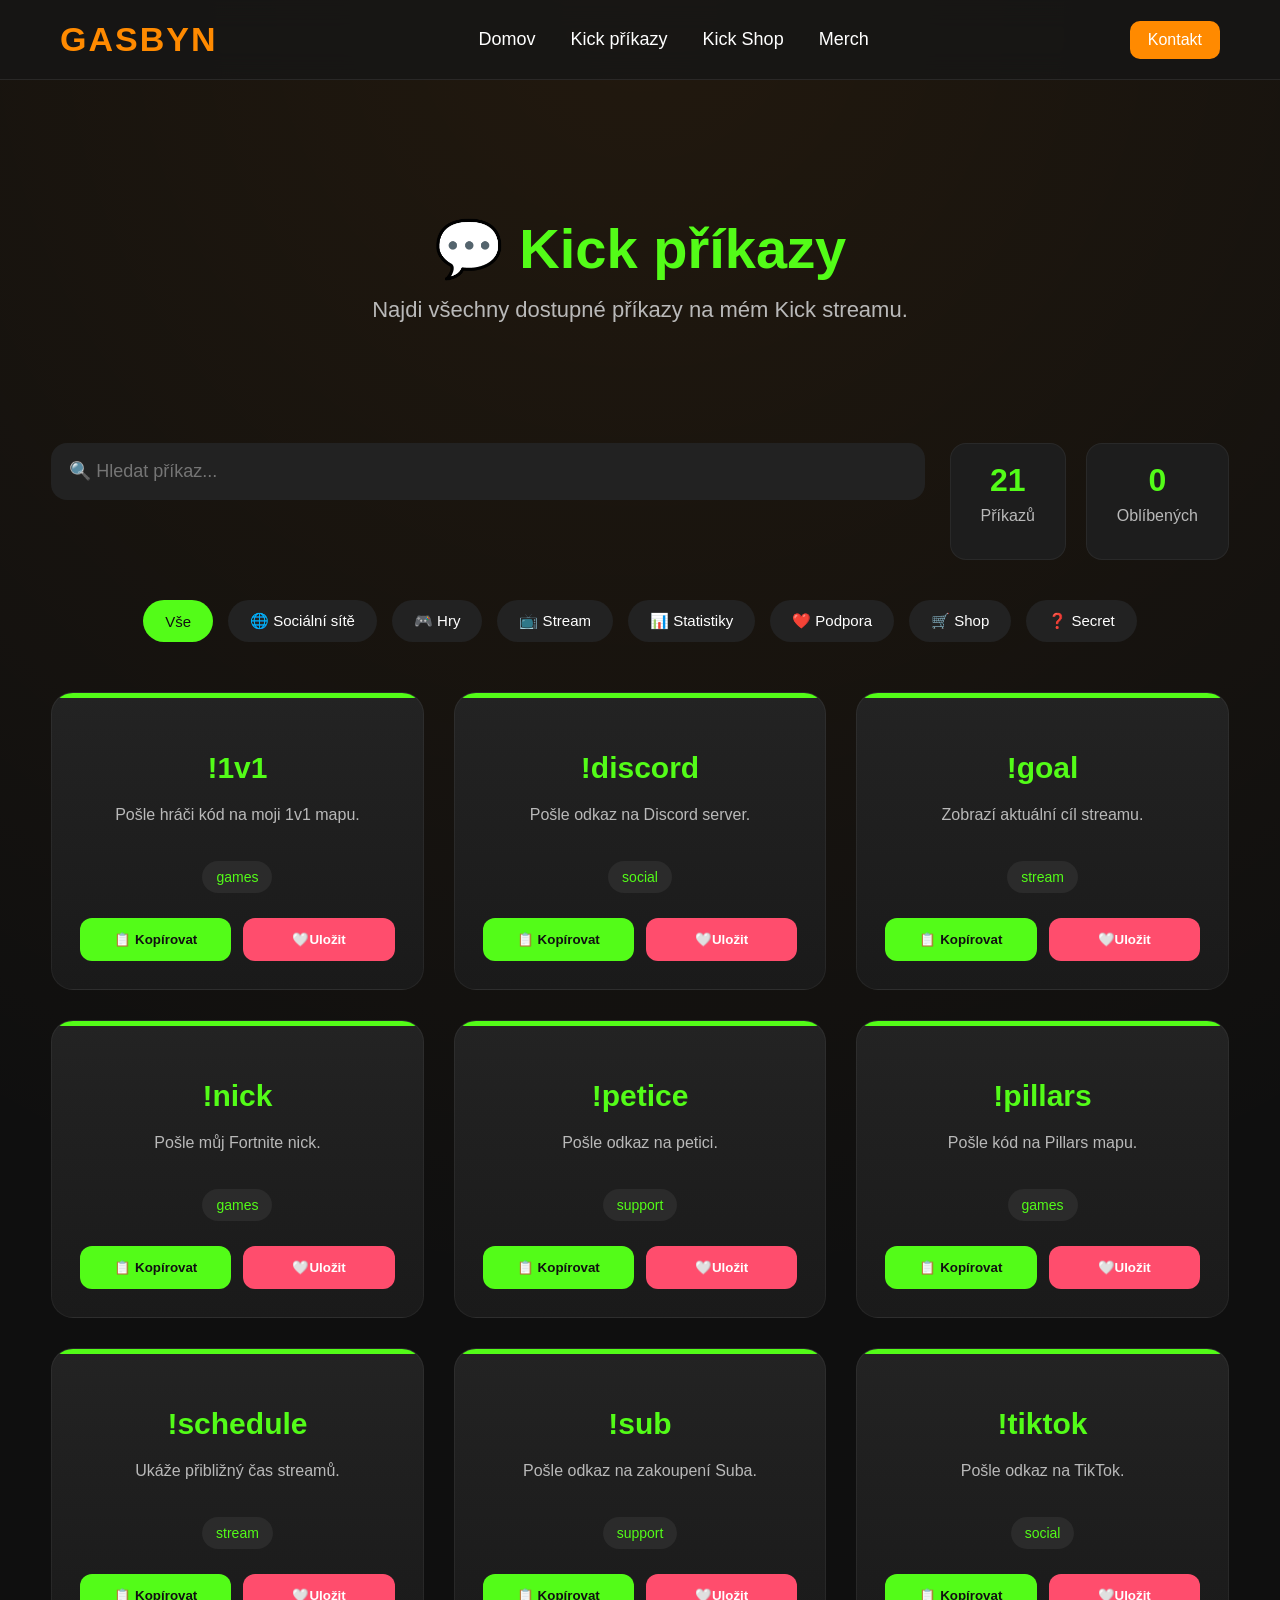
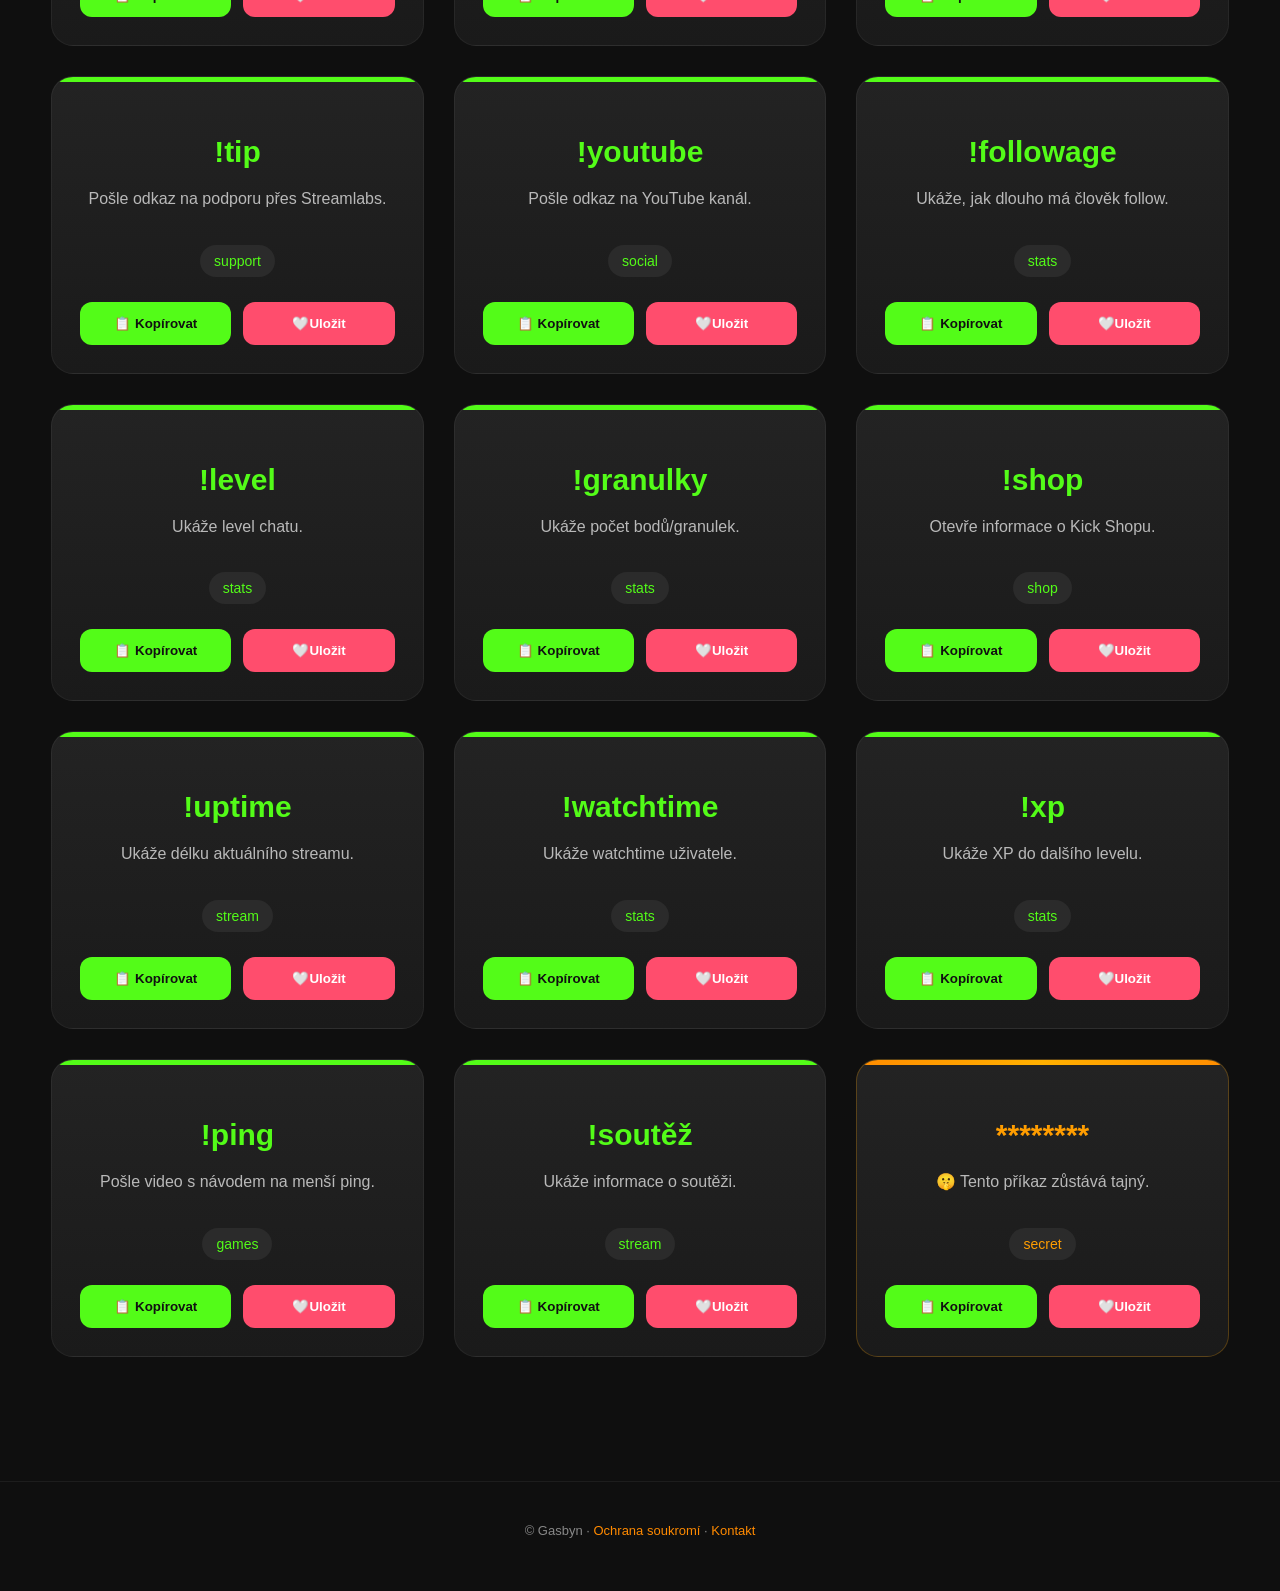
==== commands.html @ a2d95d8e "Add Google AdSense script to commands.html" ====
<!DOCTYPE html>
<html lang="cs">
<head>
<meta charset="UTF-8">
<meta name="viewport" content="width=device-width, initial-scale=1.0">
<title>Kick příkazy | Gasbyn</title>
<link rel="stylesheet" href="css/style.css">
<link rel="stylesheet" href="css/commands.css">
<link rel="stylesheet" href="css/animations.css">
<link rel="stylesheet" href="css/responsive.css">
<script async src="https://pagead2.googlesyndication.com/pagead/js/adsbygoogle.js?client=ca-pub-5998811646625855"
     crossorigin="anonymous"></script>
</head>
<body>
<header>
<nav class="navbar">
<a href="domov.html" class="logo">GASBYN</a>
<ul class="nav-links">
<li><a href="domov.html">Domov</a></li>
<li><a href="commands.html">Kick příkazy</a></li>
<li><a href="shop.html">Kick Shop</a></li>
<li><a href="merch.html">Merch</a></li>
</ul>
<a class="contact-button" href="contact.html">Kontakt</a>
</nav>
</header>

<main>
<section class="commands-hero"><div class="container"><h1>💬 Kick příkazy</h1><p>Najdi všechny dostupné příkazy na mém Kick streamu.</p></div></section>
<section class="container"><div class="top-bar"><input id="search" type="text" placeholder="🔍 Hledat příkaz..."><div class="stats"><div class="stat"><span id="commandCount">0</span><p>Příkazů</p></div><div class="stat"><span id="favoriteCount">0</span><p>Oblíbených</p></div></div></div></section>
<section class="container"><div class="categories">
<button class="category active" data-category="all">Vše</button>
<button class="category" data-category="social">🌐 Sociální sítě</button>
<button class="category" data-category="games">🎮 Hry</button>
<button class="category" data-category="stream">📺 Stream</button>
<button class="category" data-category="stats">📊 Statistiky</button>
<button class="category" data-category="support">❤️ Podpora</button>
<button class="category" data-category="shop">🛒 Shop</button>
<button class="category" data-category="secret">❓ Secret</button>
</div></section>
<section class="container"><div id="commandsGrid"></div></section>
</main>

<footer class="site-footer">
<p>© Gasbyn · <a href="privacy.html">Ochrana soukromí</a> · <a href="contact.html">Kontakt</a></p>
</footer>

<div id="toast">✅ Příkaz zkopírován.</div>
<script src="js/commands.js"></script>
</body>
</html>
---- css/style.css ----
*{
box-sizing:border-box;
}

:root {
--background: #0f0f0f;
--navbar: #171717;
--orange: #ff8a00;
--white: #ffffff;
--gray: #b9b9b9;
--card: #1f1f1f;
--shadow: 0px 10px 25px rgba(0, 0, 0, 0.25);
--ease-out: cubic-bezier(.22,1,.36,1);
--ease-soft: cubic-bezier(.4,0,.2,1);
}

html {
scroll-behavior: smooth;
overflow-x: clip;
}

body {
margin:0;
font-family:"Poppins",sans-serif;
background:
radial-gradient(
circle at top,
rgba(255,138,0,.08),
transparent 40%
),
var(--background);
color:var(--white);
}

.navbar {
display:flex;
justify-content:space-between;
align-items:center;
padding:20px 60px;
background:rgba(23,23,23,.82);
position:sticky;
top:0;
z-index:999;
backdrop-filter:blur(14px);
border-bottom:1px solid rgba(255,255,255,.08);
animation: fadeDown 1.2s var(--ease-out) both;
}

.logo,
a.logo{
color:var(--orange);
font-size:34px;
font-weight:800;
letter-spacing:2px;
cursor:pointer;
text-decoration:none !important;
border:none;
border-bottom:none !important;
box-shadow:none;
display:inline-block;
transition: transform .6s cubic-bezier(.22,1,.36,1), color .5s ease, text-shadow .6s ease;
}

.logo::after,
.logo::before,
a.logo::after,
a.logo::before{
content:none !important;
display:none !important;
width:0 !important;
height:0 !important;
}

.logo:hover,
a.logo:hover{ transform:scale(1.08); text-decoration:none !important; }
.logo:active,
a.logo:active{ transform:scale(0.96); }

.nav-links {
display:flex;
gap:35px;
list-style:none;
margin:0;
padding:0;
}

.nav-links a {
color:var(--white);
text-decoration:none;
font-size:18px;
position:relative;
transition: color .5s ease, transform .6s cubic-bezier(.22,1,.36,1);
}

.nav-links a::after {
content:"";
position:absolute;
left:0;
bottom:-4px;
width:0;
height:2px;
background:var(--orange);
border-radius:2px;
transition: width .55s cubic-bezier(.22,1,.36,1);
}

.nav-links a:hover{
color:var(--orange);
transform:translateY(-2px);
}

.nav-links a:hover::after { width:100%; }

.contact-button {
background:var(--orange);
color:var(--white);
text-decoration:none;
padding:10px 18px;
border-radius:10px;
transition: transform .6s cubic-bezier(.22,1,.36,1), box-shadow .6s ease;
}

.contact-button:hover{
transform:scale(1.07) translateY(-2px);
box-shadow:0 10px 30px rgba(255,138,0,.35);
}
.contact-button:active{ transform:scale(0.96); }

main {
text-align:center;
margin-top:0;
}

.container{
width:min(1200px,92%);
margin:auto;
}

.hero {
min-height:100vh;
display:flex;
justify-content:center;
align-items:center;
flex-direction:column;
padding-top:40px;
}

.hero-content{
display:flex;
justify-content:space-between;
align-items:center;
gap:60px;
}

.hero-left{
flex:1;
text-align:left;
}

.hero-right{
flex:1;
display:flex;
justify-content:center;
position:relative;
}

.hero-right::before{
content:"";
position:absolute;
width:500px;
height:500px;
background: radial-gradient(circle, rgba(255,138,0,.28), transparent 70%);
filter:blur(70px);
z-index:-1;
animation: pulseGlow 5.5s ease-in-out infinite;
}

.hero h1 {
font-size:90px;
color:var(--orange);
margin:0;
opacity:1;
animation: heroIn 1.4s var(--ease-out) .2s both;
}

.hero-subtitle{
font-size:30px;
font-weight:600;
color:var(--orange);
opacity:1;
animation: heroIn 1.35s var(--ease-out) .4s both;
}

.hero-description{
margin-top:25px;
font-size:20px;
line-height:1.8;
color:var(--gray);
max-width:650px;
opacity:1;
animation: heroIn 1.35s var(--ease-out) .55s both;
}

.hero-buttons {
margin-top:45px;
display:flex;
gap:20px;
flex-wrap:wrap;
opacity:1;
animation: heroIn 1.35s var(--ease-out) .7s both;
}

.hero-buttons a {
text-decoration:none;
font-weight:600;
color:var(--white);
background:var(--orange);
padding:18px 40px;
border-radius:12px;
font-size:20px;
box-shadow:var(--shadow);
transition: transform .6s cubic-bezier(.22,1,.36,1), box-shadow .6s ease, filter .6s ease;
}

.hero-buttons a:hover{
transform:translateY(-5px) scale(1.07);
box-shadow:0 16px 36px rgba(255,138,0,.4);
filter:brightness(1.08);
}
.hero-buttons a:active{
transform:scale(0.96) translateY(0);
}

.hero-avatar-wrap{
display:inline-block;
animation: floatY 6s ease-in-out 1.8s infinite;
will-change: transform;
}

.hero-right img,
.hero-avatar{
width:450px;
max-width:100%;
display:block;
filter:drop-shadow(0 30px 40px rgba(0,0,0,.5));
transform:perspective(1200px) rotateY(-14deg) rotateZ(-2deg) scale(1);
opacity:1;
animation: heroImgIn 1.4s var(--ease-out) .4s;
transition:
  transform 0.9s cubic-bezier(.22,1,.36,1),
  filter 0.9s ease;
cursor:pointer;
}

.hero-right img.anim-done,
.hero-avatar.anim-done{
  animation: none;
}

.hero-right img:hover,
.hero-avatar:hover,
.hero-avatar-wrap:hover img{
filter:drop-shadow(0 42px 60px rgba(255,138,0,.32));
transform:perspective(1200px) rotateY(0deg) rotateZ(0deg) scale(1.12);
}

.hero-avatar-wrap:hover{
animation-play-state:paused;
}

.about{
padding:120px 0;
text-align:center;
}

.about h2{
font-size:48px;
margin-bottom:35px;
color:var(--orange);
}

.about-text{
font-size:22px;
max-width:850px;
margin:auto;
line-height:1.8;
color:var(--gray);
}

.stats{
margin-top:60px;
display:flex;
justify-content:center;
gap:35px;
flex-wrap:wrap;
}

.card{
background:linear-gradient(180deg,#232323,#1b1b1b);
padding:35px;
width:260px;
border-radius:22px;
box-shadow:var(--shadow);
border:1px solid rgba(255,255,255,.05);
overflow:hidden;
position:relative;
transition: transform .7s cubic-bezier(.22,1,.36,1), box-shadow .7s ease, border-color .6s ease;
}

.card::before{
content:"";
position:absolute;
top:0;
left:0;
width:100%;
height:5px;
background:var(--orange);
}

.card:hover{
transform:translateY(-12px) scale(1.04);
box-shadow:0 22px 50px rgba(255,138,0,.22);
border-color:rgba(255,138,0,.2);
}
.card:active{
transform:scale(0.98);
}

.card h3{
font-size:40px;
margin:0;
color:var(--orange);
}

.card p{
margin-top:18px;
font-size:18px;
}

.live-stats{ align-items:stretch; }
.live-stat-card{ min-height:190px; }
.live-stat-card h3{ white-space:nowrap; }

.live-update{
display:block;
margin-top:14px;
color:#65ff3b;
font-size:11px;
font-weight:600;
letter-spacing:.2px;
}

.kick-stat-card::before{ background:#53FC18; }
.kick-stat-card h3{ color:#53FC18; }

.hidden, .reveal {
opacity:1;
transform:translateY(0) scale(1);
transition: opacity 1.1s var(--ease-out), transform 1.1s var(--ease-out);
}
.hidden.show, .reveal.show {
opacity:1;
transform:translateY(0) scale(1);
}
.hidden.delay-1, .reveal.delay-1 { transition-delay:.12s; }
.hidden.delay-2, .reveal.delay-2 { transition-delay:.24s; }
.hidden.delay-3, .reveal.delay-3 { transition-delay:.36s; }
.hidden.delay-4, .reveal.delay-4 { transition-delay:.48s; }

.youtube{ padding:120px 0; }
.youtube h2{
text-align:center;
font-size:48px;
color:var(--orange);
margin-bottom:60px;
}
.youtube-grid{
display:grid;
grid-template-columns:repeat(auto-fit,minmax(320px,1fr));
gap:35px;
}
.youtube-card{
background:linear-gradient(180deg,#232323,#1b1b1b);
padding:35px;
border-radius:22px;
border:1px solid rgba(255,255,255,.05);
box-shadow:var(--shadow);
transition: transform .7s cubic-bezier(.22,1,.36,1), box-shadow .7s ease, border-color .6s ease;
}
.youtube-card h3{ font-size:30px; margin-top:0; color:var(--orange); }
.youtube-card p{ line-height:1.8; color:var(--gray); }
.youtube-card > a:not(.latest-video-link){
display:inline-block;
margin-top:25px;
padding:14px 28px;
background:#ff0000;
color:white;
text-decoration:none;
border-radius:12px;
font-weight:600;
transition: transform .6s cubic-bezier(.22,1,.36,1), box-shadow .6s ease;
}
.youtube-card:hover{
transform:translateY(-10px) scale(1.03);
box-shadow:0 20px 45px rgba(255,0,0,.22);
border-color:rgba(255,0,0,.18);
}
.youtube-card > a:not(.latest-video-link):hover{
transform:scale(1.07);
box-shadow:0 10px 30px rgba(255,0,0,.35);
}
.youtube-card > a:not(.latest-video-link):active{ transform:scale(0.96); }

.latest-video-card{
padding:0;
overflow:hidden;
max-width:80%;
width:100%;
justify-self:center;
background:linear-gradient(180deg,#232323,#1b1b1b) !important;
border:1px solid rgba(255,255,255,.05) !important;
box-shadow:var(--shadow);
}
.latest-video-card:hover{
background:linear-gradient(180deg,#232323,#1b1b1b) !important;
border-color:rgba(255,255,255,.08) !important;
box-shadow:0 18px 40px rgba(0,0,0,.35) !important;
}
.latest-video-loading{ padding:32px; color:var(--gray); font-size:15px; }
.latest-video-link{
display:block !important;
margin:0 !important;
padding:0 !important;
background:transparent !important;
color:inherit !important;
border-radius:0 !important;
box-shadow:none !important;
text-decoration:none !important;
}
.latest-video-link:hover,
.latest-video-link:active{
transform:none !important;
background:transparent !important;
box-shadow:none !important;
}
.latest-video-thumb-wrap{
position:relative;
overflow:hidden;
aspect-ratio:16/9;
background:#111;
}
.latest-video-thumb{
width:100%;
height:100%;
object-fit:cover;
display:block;
transition:transform 1s cubic-bezier(.22,1,.36,1);
}
.latest-video-card:hover .latest-video-thumb{ transform:scale(1.08); }
.latest-video-play{
position:absolute;
top:50%;
left:50%;
transform:translate(-50%,-50%) scale(1);
width:52px;
height:52px;
border-radius:50%;
background:rgba(255,0,0,.92);
color:#fff;
display:flex;
align-items:center;
justify-content:center;
font-size:18px;
box-shadow:0 8px 24px rgba(0,0,0,.4);
transition: transform .6s cubic-bezier(.22,1,.36,1), box-shadow .6s ease;
}
.latest-video-card:hover .latest-video-play{
transform:translate(-50%,-50%) scale(1.12);
box-shadow:0 12px 32px rgba(255,0,0,.45);
}
.latest-video-info{ padding:18px 22px 22px; text-align:left; }
.latest-video-label{
display:inline-block;
font-size:11px;
font-weight:700;
letter-spacing:1px;
color:#ff4444;
margin-bottom:6px;
}
.latest-video-info h3{
font-size:18px;
margin:0 0 10px;
color:var(--white);
line-height:1.35;
}
.latest-video-open{
display:inline-block;
color:var(--orange);
font-weight:600;
font-size:13px;
transition:transform .6s cubic-bezier(.22,1,.36,1);
}
.latest-video-card:hover .latest-video-open{ transform:translateX(4px); }

.kick{ padding:120px 0; }
.kick h2{
text-align:center;
font-size:48px;
color:#53FC18;
margin-bottom:60px;
}
.kick-grid{
display:grid;
grid-template-columns:repeat(auto-fit,minmax(280px,1fr));
gap:30px;
}
.kick-card{
background:linear-gradient(180deg,#1e2a1c,#161b14);
padding:35px;
border-radius:22px;
border:1px solid rgba(83,252,24,.12);
box-shadow:var(--shadow);
text-align:left;
transition: transform .7s cubic-bezier(.22,1,.36,1), box-shadow .7s ease, border-color .6s ease;
}
.kick-card h3{ font-size:26px; margin:0 0 14px; color:#53FC18; }
.kick-card p{ line-height:1.75; color:var(--gray); margin:0 0 22px; }
.kick-card a{
display:inline-block;
padding:12px 24px;
background:#53FC18;
color:#0a0a0a;
text-decoration:none;
border-radius:12px;
font-weight:700;
transition: transform .6s cubic-bezier(.22,1,.36,1), box-shadow .6s ease;
}
.kick-card:hover{
transform:translateY(-10px) scale(1.03);
box-shadow:0 20px 45px rgba(83,252,24,.2);
border-color:rgba(83,252,24,.3);
}
.kick-card a:hover{
transform:scale(1.07);
box-shadow:0 10px 28px rgba(83,252,24,.35);
}
.kick-card a:active{ transform:scale(0.96); }

@keyframes fadeDown {
from { opacity:0; transform:translateY(-16px); }
to { opacity:1; transform:translateY(0); }
}
@keyframes heroIn {
from { opacity:0; transform:translateY(28px) scale(.97); }
to { opacity:1; transform:translateY(0) scale(1); }
}
@keyframes heroImgIn {
from { opacity:0; transform:perspective(1200px) rotateY(-18deg) scale(.88) translateY(20px); }
to { opacity:1; transform:perspective(1200px) rotateY(-14deg) rotateZ(-2deg) scale(1) translateY(0); }
}
@keyframes float {
0%, 100% { transform:perspective(1200px) rotateY(-12deg) translateY(0); }
50% { transform:perspective(1200px) rotateY(-12deg) translateY(-14px); }
}
@keyframes floatY {
0%, 100% { transform: translateY(0); }
50% { transform: translateY(-16px); }
}
@keyframes pulseGlow {
0%, 100% { opacity:.7; transform:scale(1); }
50% { opacity:1; transform:scale(1.08); }
}

@media (prefers-reduced-motion: reduce) {
  .hero h1, .hero-subtitle, .hero-description, .hero-buttons, .hero-right img, .hero-avatar,
  .hidden, .reveal, .hero-avatar-wrap {
    opacity: 1 !important;
    transform: none !important;
    animation: none !important;
    filter: none !important;
  }
}

/* Site footer */
.site-footer {
  text-align: center;
  padding: 28px 16px 40px;
  color: #888;
  font-size: 13px;
  border-top: 1px solid rgba(255, 255, 255, 0.06);
  margin-top: 24px;
}
.site-footer a {
  color: var(--orange, #ff8a00);
  text-decoration: none;
}
.site-footer a:hover {
  text-decoration: underline;
}
---- css/commands.css ----
/* ===== HERO ===== */

.commands-hero{
padding:90px 0 60px;
text-align:center;
}

.commands-hero h1{
font-size:56px;
color:#53FC18;
margin-bottom:15px;
}

.commands-hero p{
font-size:22px;
color:var(--gray);
max-width:700px;
margin:auto;
}


/* ===== TOP BAR ===== */

.top-bar{
display:flex;
justify-content:space-between;
align-items:center;
gap:25px;
margin-bottom:40px;
flex-wrap:wrap;
}

#search{
flex:1;
min-width:260px;
padding:18px;
font-size:18px;
border:none;
border-radius:16px;
background:#222;
color:white;
outline:none;
transition: box-shadow .3s ease, transform .3s cubic-bezier(.22,1,.36,1);
}

#search:focus{
box-shadow: 0 0 0 3px rgba(83,252,24,.3);
}


/* ===== STATS ===== */

.stats{
display:flex;
gap:20px;
flex-wrap:wrap;
}

.stat{
background:#1d1d1d;
padding:18px 30px;
border-radius:16px;
text-align:center;
border:1px solid rgba(255,255,255,.05);
transition: transform .3s cubic-bezier(.22,1,.36,1), box-shadow .3s ease;
}

.stat:hover{
transform: translateY(-5px) scale(1.04);
box-shadow: 0 12px 30px rgba(83,252,24,.12);
}

.stat span{
display:block;
font-size:32px;
font-weight:bold;
color:#53FC18;
}

.stat p{
margin-top:8px;
color:var(--gray);
}


/* ===== CATEGORY ===== */

.categories{
display:flex;
gap:15px;
flex-wrap:wrap;
justify-content:center;
margin-bottom:50px;
}

.category{
padding:12px 22px;
border:none;
border-radius:999px;
cursor:pointer;
background:#222;
color:white;
transition: transform .28s cubic-bezier(.22,1,.36,1), background .25s ease, color .25s ease;
font-size:15px;
}

.category:hover{
transform:scale(1.08);
background:#53FC18;
color:#111;
}

.category.active{
background:#53FC18;
color:#111;
}

.category:active{
transform: scale(0.95);
}


/* ===== GRID ===== */

#commandsGrid{
display:grid;
grid-template-columns: repeat(auto-fit, minmax(340px,1fr));
gap:30px;
padding-bottom:100px;
}


/* ===== CARD ===== */

.command-card{
background: linear-gradient(180deg, #232323, #1a1a1a);
border-radius:22px;
padding:28px;
position:relative;
overflow:hidden;
border:1px solid rgba(255,255,255,.05);
transition: transform .35s cubic-bezier(.22,1,.36,1), box-shadow .35s ease;
}

.command-card:hover{
transform: translateY(-8px) scale(1.03);
box-shadow: 0 20px 45px rgba(83,252,24,.18);
}

.command-card::before{
content:"";
position:absolute;
top:0;
left:0;
width:100%;
height:5px;
background:#53FC18;
}

.command-card h3{
font-size:30px;
color:#53FC18;
margin-bottom:12px;
}

.command-card p{
color:var(--gray);
line-height:1.8;
}

.tag{
display:inline-block;
margin-top:15px;
padding:8px 14px;
background:#2b2b2b;
border-radius:999px;
font-size:14px;
color:#53FC18;
transition: transform .28s cubic-bezier(.22,1,.36,1), background .25s ease;
}

.tag:hover{
transform:scale(1.06);
}


/* ===== BUTTONS ===== */

.buttons{
display:flex;
gap:12px;
flex-wrap:wrap;
margin-top:25px;
}

.buttons button{
flex:1;
padding:14px;
border:none;
border-radius:12px;
cursor:pointer;
font-weight:bold;
transition: transform .28s cubic-bezier(.22,1,.36,1), box-shadow .28s ease, filter .28s ease, background .25s ease;
}

.buttons button:hover {
transform: translateY(-3px) scale(1.06);
}

.buttons button:active,
.copy:active,
.favorite:active,
.category:active {
transform: scale(0.95) !important;
transition-duration: .1s !important;
}

.copy{
background:#53FC18;
color:#111;
}

.copy:hover{
transform: translateY(-3px) scale(1.07);
box-shadow: 0 10px 25px rgba(83,252,24,.3);
}

.favorite{
background:#ff4d6d;
color:white;
}

.favorite:hover{
transform: translateY(-3px) scale(1.07);
box-shadow: 0 10px 25px rgba(255,77,109,.3);
}


/* ===== TOAST - slide up from bottom ===== */

#toast{
position:fixed;
left:50%;
bottom:28px;
transform: translateX(-50%) translateY(140%);
background:#53FC18;
color:#111;
padding:16px 28px;
border-radius:14px;
font-weight:bold;
opacity:0;
pointer-events:none;
box-shadow: 0 12px 40px rgba(83,252,24,.35);
transition: opacity .35s ease, transform .45s cubic-bezier(.22,1,.36,1);
z-index:99999;
}

#toast.show{
opacity:1;
transform: translateX(-50%) translateY(0);
}


/* ===== MOBILE ===== */

@media(max-width:768px){
.commands-hero h1{
font-size:40px;
}
.top-bar{
flex-direction:column;
}
#search{
width:100%;
}
.buttons{
flex-direction:column;
}
}


/* ===== SECRET CARD ===== */

.secret-card {
border-color: rgba(255,165,0,0.25);
}

.secret-card::before {
background: linear-gradient(90deg, #ff8c00, #ffb000, #ff8c00);
}

.secret-card h3 {
color:#ff9d00;
}

.secret-card:hover {
box-shadow: 0 20px 45px rgba(255,157,0,0.18);
transform: translateY(-8px) scale(1.03);
}

.secret-card .tag {
color:#ff9d00;
}
---- css/animations.css ----
/* ===== UNIFIED SKILLET-STYLE HOVER ===== */

:root {
  --hover-ease: cubic-bezier(.22, 1, .36, 1);
  --hover-dur: 0.9s;
  --hover-dur-fast: 0.75s;
}

a.logo {
  text-decoration: none;
  color: var(--orange, #ff8a00);
  display: inline-block;
}

/* HOME cards – jemný náklon zůstává */
.card,
.youtube-card,
.kick-card {
  transform: perspective(900px) rotateY(-6deg) rotateZ(-1deg) scale(1);
  transition:
    transform var(--hover-dur) var(--hover-ease),
    box-shadow var(--hover-dur) ease,
    border-color 0.7s ease,
    background 0.7s ease,
    filter var(--hover-dur) ease !important;
  transform-style: preserve-3d;
  position: relative;
  overflow: hidden;
}

.card:hover,
.youtube-card:hover,
.kick-card:hover {
  transform: perspective(900px) rotateY(0deg) rotateZ(0deg) scale(1.06) translateY(-8px) !important;
  filter: brightness(1.04);
}

/* COMMANDS + SHOP – BEZ náklonu, jen scale + lift */
.command-card,
.product-card,
.stat,
.secret-card,
.shop-info {
  transform: none;
  transition:
    transform var(--hover-dur-fast) var(--hover-ease),
    box-shadow var(--hover-dur-fast) ease,
    border-color 0.55s ease,
    background 0.55s ease,
    filter var(--hover-dur-fast) ease !important;
  position: relative;
  overflow: hidden;
}

.command-card:hover,
.product-card:hover,
.stat:hover,
.secret-card:hover,
.shop-info:hover {
  transform: scale(1.04) translateY(-6px) !important;
  filter: brightness(1.04);
}

.shop-info:hover {
  box-shadow: 0 14px 36px rgba(255, 140, 0, 0.22) !important;
  border-color: rgba(255, 140, 0, 0.5) !important;
  background: rgba(255, 140, 0, 0.12) !important;
}

.copy,
.favorite,
.copy-product,
.category,
.buttons button,
.tag {
  transition:
    transform var(--hover-dur-fast) var(--hover-ease),
    box-shadow var(--hover-dur-fast) ease,
    background 0.55s ease,
    color 0.5s ease,
    filter var(--hover-dur-fast) ease !important;
}

.copy:hover,
.favorite:hover,
.copy-product:hover,
.category:hover,
.buttons button:hover,
.tag:hover {
  transform: translateY(-4px) scale(1.07) !important;
}

/* CONTACT – BEZ náklonu */
.contact-card {
  transform: none;
  transition:
    transform var(--hover-dur-fast) var(--hover-ease),
    box-shadow var(--hover-dur-fast) ease !important;
}

.contact-card:hover {
  transform: scale(1.03) translateY(-6px) !important;
}

.contact-option {
  display: flex;
  transform: none !important;
  transition:
    transform var(--hover-dur-fast) var(--hover-ease),
    box-shadow var(--hover-dur-fast) ease,
    background 0.55s ease,
    border-color 0.55s ease !important;
  will-change: transform;
}

.contact-option:hover {
  transform: scale(1.04) translateY(-5px) !important;
  background: #252525 !important;
  border-color: rgba(255, 140, 0, 0.4) !important;
  box-shadow: 0 14px 32px rgba(255, 140, 0, 0.18);
}

.contact-option:active {
  transform: scale(0.97) !important;
  transition-duration: 0.12s !important;
}

/* MERCH – BEZ náklonu */
.merch-hero {
  transform: none;
  transition:
    transform var(--hover-dur-fast) var(--hover-ease),
    box-shadow var(--hover-dur-fast) ease,
    border-color 0.55s ease !important;
  cursor: default;
}

.merch-hero:hover {
  transform: scale(1.03) translateY(-6px) !important;
  box-shadow: 0 24px 55px rgba(255, 140, 0, 0.2) !important;
  border-color: rgba(255, 140, 0, 0.35) !important;
}

/* HOME / global buttons */
.hero-buttons a,
.contact-button,
.youtube-card a,
.kick-card a,
.logo {
  transition:
    transform var(--hover-dur) var(--hover-ease),
    box-shadow var(--hover-dur) ease,
    background 0.7s ease,
    color 0.6s ease,
    filter var(--hover-dur) ease,
    text-shadow 0.7s ease !important;
}

.hero-buttons a:hover,
.contact-button:hover,
.youtube-card a:hover,
.kick-card a:hover {
  transform: translateY(-4px) scale(1.08) !important;
}

.logo:hover {
  transform: scale(1.1) !important;
  text-shadow: 0 0 22px rgba(255, 138, 0, 0.55);
}

.nav-links a {
  transition:
    color 0.6s ease,
    transform var(--hover-dur) var(--hover-ease),
    letter-spacing var(--hover-dur) ease !important;
}

.nav-links a:hover {
  transform: translateY(-3px) scale(1.05) !important;
  letter-spacing: 0.4px;
}

.hero-buttons a:active,
.contact-button:active,
.youtube-card a:active,
.kick-card a:active,
.copy:active,
.favorite:active,
.copy-product:active,
.category:active,
.buttons button:active,
.card:active,
.command-card:active,
.product-card:active {
  transform: scale(0.96) translateY(0) !important;
  transition-duration: 0.12s !important;
}

/* ===== SHINE / GLOW ===== */

.card::after,
.youtube-card::after,
.kick-card::after,
.command-card::after,
.product-card::after,
.shop-info::after {
  content: "";
  position: absolute;
  top: 0;
  left: -40%;
  width: 40%;
  height: 100%;
  background: linear-gradient(
    105deg,
    transparent,
    rgba(255, 255, 255, 0.06),
    transparent
  );
  pointer-events: none;
  transition: left 1.2s var(--hover-ease);
  z-index: 1;
}

.card:hover::after,
.youtube-card:hover::after,
.kick-card:hover::after,
.command-card:hover::after,
.product-card:hover::after,
.shop-info:hover::after {
  left: 120%;
}

.card::before {
  transition: height 0.7s var(--hover-ease), box-shadow 0.7s ease;
}

.card:hover::before {
  height: 6px;
  box-shadow: 0 0 18px rgba(255, 138, 0, 0.55);
}

.kick-card::before {
  content: "";
  position: absolute;
  top: 0;
  left: 0;
  width: 100%;
  height: 4px;
  background: #53FC18;
  transition: height 0.7s var(--hover-ease), box-shadow 0.7s ease;
  z-index: 2;
}

.kick-card:hover::before {
  height: 6px;
  box-shadow: 0 0 18px rgba(83, 252, 24, 0.55);
}

.command-card::before {
  transition: height 0.55s ease, box-shadow 0.55s ease;
}

.command-card:hover::before {
  height: 6px;
  box-shadow: 0 0 16px rgba(83, 252, 24, 0.5);
}

.product-card::before {
  transition: height 0.55s ease, box-shadow 0.55s ease;
}

.product-card:hover::before {
  height: 5px;
  box-shadow: 0 0 16px rgba(255, 140, 0, 0.5);
}

.hero-buttons a,
.contact-button,
.youtube-card a,
.kick-card a,
.copy,
.favorite,
.copy-product {
  position: relative;
  overflow: hidden;
  z-index: 0;
}

.hero-buttons a::before,
.contact-button::before,
.youtube-card a::before,
.kick-card a::before,
.copy::before,
.favorite::before,
.copy-product::before {
  content: "";
  position: absolute;
  top: 0;
  left: -80%;
  width: 60%;
  height: 100%;
  background: linear-gradient(
    120deg,
    transparent,
    rgba(255, 255, 255, 0.28),
    transparent
  );
  transition: left 1s var(--hover-ease);
  z-index: -1;
}

.hero-buttons a:hover::before,
.contact-button:hover::before,
.youtube-card a:hover::before,
.kick-card a:hover::before,
.copy:hover::before,
.favorite:hover::before,
.copy-product:hover::before {
  left: 130%;
}

.live-update {
  animation: livePulse 2.8s ease-in-out infinite;
}

@keyframes livePulse {
  0%, 100% { opacity: 1; }
  50% { opacity: 0.55; }
}

.about h2,
.youtube h2,
.kick h2 {
  position: relative;
  display: inline-block;
}

.about h2::after,
.youtube h2::after,
.kick h2::after {
  content: "";
  position: absolute;
  left: 50%;
  bottom: -8px;
  width: 0;
  height: 3px;
  border-radius: 3px;
  background: currentColor;
  transform: translateX(-50%);
  transition: width 0.85s var(--hover-ease);
  opacity: 0.85;
}

.about:hover h2::after,
.youtube:hover h2::after,
.kick:hover h2::after {
  width: 56%;
}

.hero-avatar,
.hero-right img {
  transition:
    transform 0.9s var(--hover-ease),
    filter 0.9s ease !important;
}

.hero-avatar-wrap:hover img,
.hero-avatar:hover,
.hero-right img:hover {
  transform: perspective(1200px) rotateY(0deg) rotateZ(0deg) scale(1.12) !important;
  filter: drop-shadow(0 42px 60px rgba(255, 138, 0, 0.32)) !important;
}

.card h3 {
  display: inline-block;
  transition: transform 0.7s var(--hover-ease);
}

.card:hover h3 {
  transform: scale(1.06);
}

.latest-video-play {
  animation: playPulse 3.2s ease-in-out infinite;
}

@keyframes playPulse {
  0%, 100% {
    box-shadow: 0 8px 24px rgba(0, 0, 0, 0.4), 0 0 0 0 rgba(255, 0, 0, 0.35);
  }
  50% {
    box-shadow: 0 8px 24px rgba(0, 0, 0, 0.4), 0 0 0 12px rgba(255, 0, 0, 0);
  }
}

.latest-video-card:hover .latest-video-play {
  animation: none;
}

.product-image img {
  transition: transform 0.75s var(--hover-ease), filter 0.65s ease !important;
}

.product-card:hover .product-image img {
  transform: scale(1.1) !important;
  filter: brightness(1.06);
}

a:focus-visible,
button:focus-visible {
  outline: 2px solid var(--orange, #ff8a00);
  outline-offset: 3px;
}

#toast.show {
  animation: toastPop 0.75s var(--hover-ease);
}

@keyframes toastPop {
  0% { transform: translateX(-50%) translateY(140%); opacity: 0; }
  60% { transform: translateX(-50%) translateY(-6px); opacity: 1; }
  100% { transform: translateX(-50%) translateY(0); opacity: 1; }
}

#shopToast.show {
  animation: shopToastPop 0.75s var(--hover-ease);
}

@keyframes shopToastPop {
  0% { transform: translateX(-50%) translateY(140%); opacity: 0; }
  60% { transform: translateX(-50%) translateY(-6px); opacity: 1; }
  100% { transform: translateX(-50%) translateY(0); opacity: 1; }
}

.category:hover {
  box-shadow: 0 8px 22px rgba(83, 252, 24, 0.25);
}
---- css/responsive.css ----
/* ===== GASBYN RESPONSIVE LAYOUT ===== */

html { overflow-x: hidden; }
body { overflow-x: hidden; }

/* Tablets / smaller laptops */
@media (max-width: 1000px) {
    .navbar { padding: 16px 28px; gap: 18px; }
    .nav-links { gap: 18px; }
    .nav-links a { font-size: 16px; }
    .container { width: min(92%, 900px); }
    .hero-content { gap: 30px; }
    .hero h1 { font-size: 72px; }
    .hero-right img { width: 380px; }
    .stats { gap: 22px; }
}

/* Phones + portrait tablets */
@media (max-width: 760px) {
    .navbar {
        padding: 13px 16px;
        flex-wrap: wrap;
        justify-content: center;
        gap: 9px 14px;
    }

    .logo { font-size: 26px; }

    .nav-links {
        order: 3;
        width: 100%;
        justify-content: flex-start;
        gap: 8px;
        overflow-x: auto;
        scrollbar-width: none;
        padding: 2px 2px 4px;
        -webkit-overflow-scrolling: touch;
        scroll-behavior: smooth;
    }

    .nav-links::-webkit-scrollbar { display: none; }
    .nav-links a { font-size: 14px; white-space: nowrap; }
    .contact-button { padding: 8px 13px; font-size: 14px; white-space: nowrap; }

    main { margin-top: 45px; }
    .container { width: calc(100% - 28px); }

    /* HOME */
    .hero { min-height: auto; padding: 50px 0 64px; }
    .hero-content { flex-direction: column; text-align: center; gap: 28px; }
    .hero-left { text-align: center; }
    .hero-left, .hero-right { width: 100%; }
    .hero-description { margin-left: auto; margin-right: auto; }
    .hero h1 { font-size: 58px; }
    .hero-subtitle { font-size: 20px; }
    .hero-description { font-size: 16px; line-height: 1.7; margin-left: auto; margin-right: auto; }
    .hero-buttons { justify-content: center; gap: 10px; margin-top: 28px; }
    .hero-buttons a { padding: 13px 20px; font-size: 16px; }
    .hero-right img { width: min(330px, 82vw); }

    .about, .youtube, .kick { padding: 64px 0; }
    .about h2, .youtube h2, .kick h2 { font-size: 38px; margin-bottom: 27px; }
    .about-text { font-size: 17px; }

    .stats { gap: 12px; margin-top: 34px; }
    .card { width: 100%; max-width: 330px; padding: 30px 24px; }
    .live-stat-card { min-height: 170px; }
    .card h3 { font-size: 34px; }
    .card p { font-size: 16px; }
    .live-update { font-size: 10px; }

    .youtube-grid, .kick-grid { grid-template-columns: 1fr; gap: 16px; }
    .youtube-card, .kick-card { padding: 24px 20px; }
    .latest-video-card { padding: 0; }
    .latest-video-info { padding: 20px 20px 23px; }
    .latest-video-info h3 { font-size: 19px; }
    .latest-video-play { width: 52px; height: 52px; }

    /* COMMANDS */
    .commands-hero { padding: 50px 15px 32px; }
    .commands-hero h1 { font-size: 40px; }
    .commands-hero p { font-size: 16px; line-height: 1.6; }
    .top-bar { flex-direction: column; align-items: stretch; gap: 12px; }
    #search { width: 100%; min-width: 0; font-size: 16px; }
    #commandsGrid { grid-template-columns: 1fr; gap: 16px; padding-bottom: 64px; }
    .command-card { padding: 20px; }
    .command-card h3 { font-size: 24px; overflow-wrap: anywhere; }
    .command-card p { font-size: 15px; overflow-wrap: anywhere; }
    .buttons { flex-direction: row; }
    .buttons button { min-width: 0; padding: 12px 10px; }

    /* SHOP */
    .shop-hero { padding: 50px 15px 32px; }
    .shop-hero h1 { font-size: 42px; }
    .shop-hero p { font-size: 16px; line-height: 1.6; }
    .shop-grid { width: calc(100% - 28px); grid-template-columns: 1fr; gap: 16px; margin-bottom: 64px; }
    .product-content { padding: 20px; }
    .product-content h2 { font-size: 20px; }
    .product-command { font-size: 13px; overflow-wrap: anywhere; }

    /* MERCH + CONTACT */
    .merch-page, .contact-page { min-height: auto; padding: 50px 14px 64px; }
    .merch-hero, .contact-card { padding: 42px 20px; border-radius: 20px; }
    .merch-hero h1, .contact-card h1 { font-size: 42px; }
    .merch-status { font-size: 22px; }
    .merch-description { font-size: 16px; }
    .contact-intro { font-size: 17px; }
    .contact-option { padding: 14px 15px; }
    .contact-option small { overflow-wrap: anywhere; }
}

/* Small phones */
@media (max-width: 430px) {
    .navbar { padding: 11px 10px; }
    .logo { font-size: 23px; }
    .nav-links a { font-size: 13px; }
    .contact-button { font-size: 13px; padding: 7px 10px; }
    .hero h1 { font-size: 46px; }
    .hero-buttons { flex-direction: column; width: 100%; }
    .hero-buttons a { width: 100%; }
    .hero-right img { width: min(280px, 82vw); }
    .about h2, .youtube h2, .kick h2 { font-size: 32px; }
    .command-card, .product-content { padding: 19px; }
    .buttons button { font-size: 13px; }
}

/* TVs / 4K screens */
@media (min-width: 1800px) {
    .container { width: min(1500px, 88%); }
    .navbar { padding: 26px 80px; }
    .nav-links { gap: 45px; }
    .nav-links a { font-size: 20px; }
    .hero h1 { font-size: 110px; }
    .hero-description { font-size: 23px; }
    .hero-right img { width: 520px; }
    .shop-grid { width: min(1500px, 88%); grid-template-columns: repeat(4, 1fr); }
    #commandsGrid { grid-template-columns: repeat(3, 1fr); }
}

/* Touch devices: avoid sticky hover effects feeling laggy */
@media (hover: none) and (pointer: coarse) {
    .card:hover, .youtube-card:hover, .kick-card:hover, .hero-buttons a:hover,
    .contact-button:hover, .logo:hover, .hero-right img:hover {
        transform: none;
        box-shadow: inherit;
    }
}

@media (prefers-reduced-motion: reduce) {
    *, *::before, *::after {
        transition: none !important;
        animation: none !important;
        scroll-behavior: auto !important;
    }
}
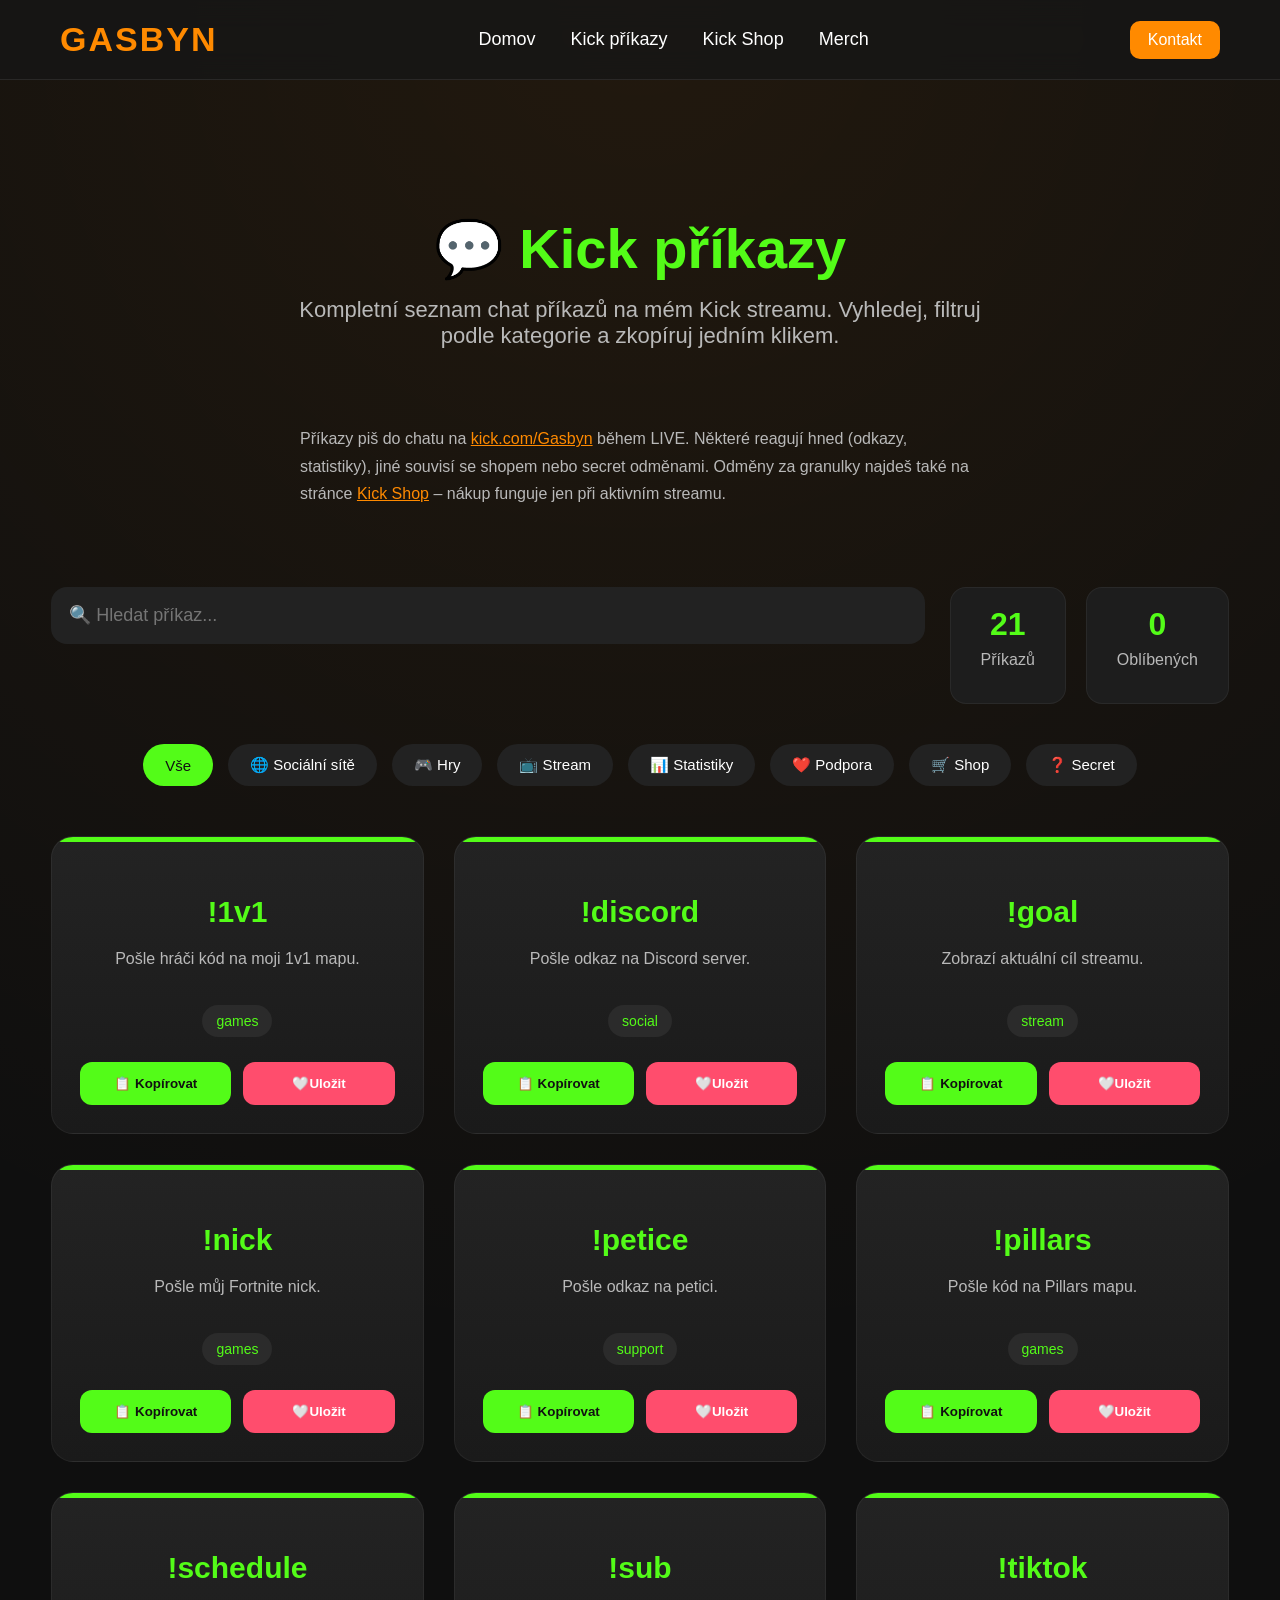
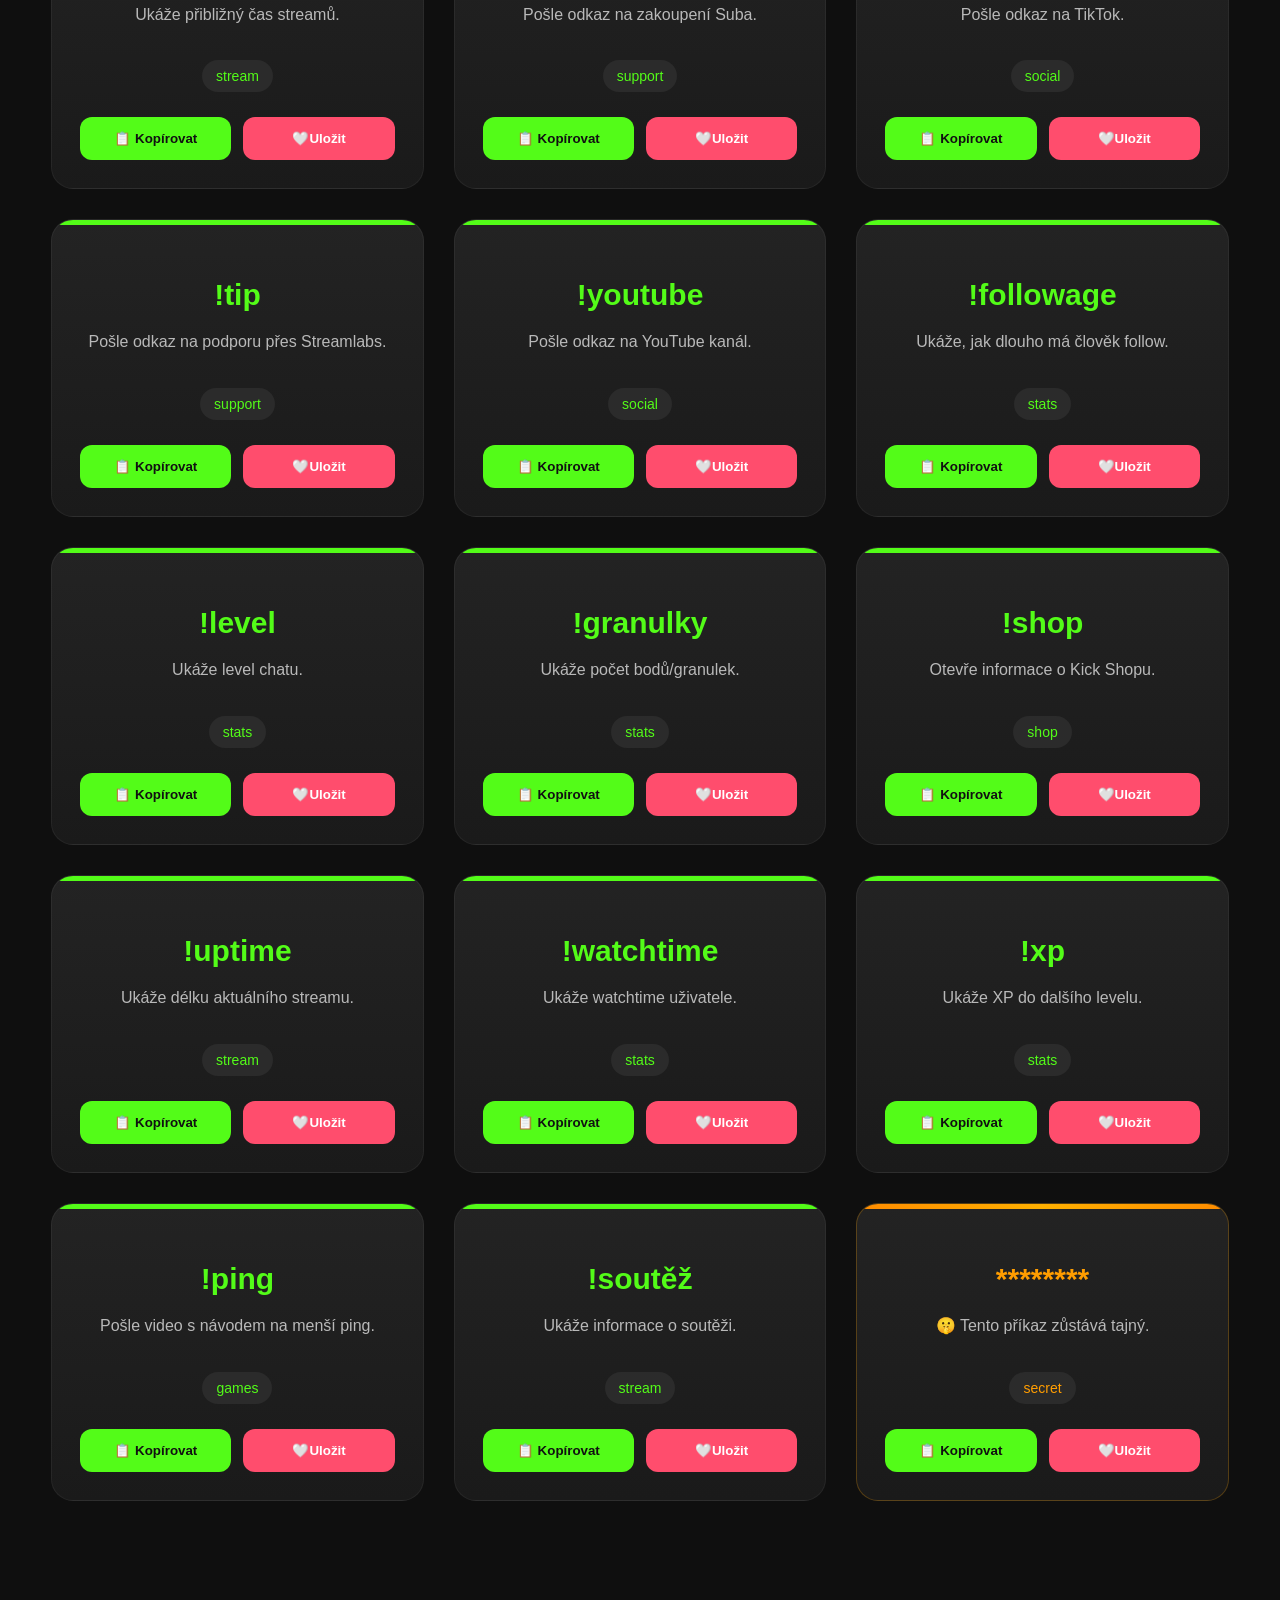
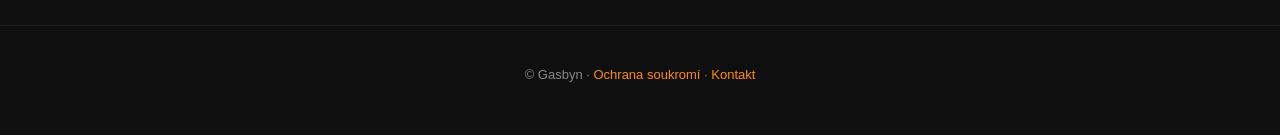
==== commit 425ab9e1: "AdSense fix: expand Domov, Shop and Commands with unique content" ====
--- a/commands.html
+++ b/commands.html
@@ -3,6 +3,7 @@
 <head>
 <meta charset="UTF-8">
 <meta name="viewport" content="width=device-width, initial-scale=1.0">
+<meta name="description" content="Seznam Kick příkazů na streamu Gasbyn – sociální sítě, hry, statistiky, shop a další. Hledání a kopírování.">
 <title>Kick příkazy | Gasbyn</title>
 <link rel="stylesheet" href="css/style.css">
 <link rel="stylesheet" href="css/commands.css">
@@ -10,6 +11,7 @@
 <link rel="stylesheet" href="css/responsive.css">
 <script async src="https://pagead2.googlesyndication.com/pagead/js/adsbygoogle.js?client=ca-pub-5998811646625855"
      crossorigin="anonymous"></script>
+<script src="js/favicon.js"></script>
 </head>
 <body>
 <header>
@@ -26,8 +28,13 @@
 </header>
 
 <main>
-<section class="commands-hero"><div class="container"><h1>💬 Kick příkazy</h1><p>Najdi všechny dostupné příkazy na mém Kick streamu.</p></div></section>
-<section class="container"><div class="top-bar"><input id="search" type="text" placeholder="🔍 Hledat příkaz..."><div class="stats"><div class="stat"><span id="commandCount">0</span><p>Příkazů</p></div><div class="stat"><span id="favoriteCount">0</span><p>Oblíbených</p></div></div></div></section>
+<section class="commands-hero"><div class="container"><h1>💬 Kick příkazy</h1><p>Kompletní seznam chat příkazů na mém Kick streamu. Vyhledej, filtruj podle kategorie a zkopíruj jedním klikem.</p></div></section>
+
+<section class="container" style="max-width:720px;margin:0 auto 20px;padding:0 20px;text-align:left;line-height:1.7;color:var(--gray,#ccc);">
+<p>Příkazy piš do chatu na <a href="https://kick.com/Gasbyn" target="_blank" rel="noopener" style="color:var(--orange,#ff8a00);">kick.com/Gasbyn</a> během LIVE. Některé reagují hned (odkazy, statistiky), jiné souvisí se shopem nebo secret odměnami. Odměny za granulky najdeš také na stránce <a href="shop.html" style="color:var(--orange,#ff8a00);">Kick Shop</a> – nákup funguje jen při aktivním streamu.</p>
+</section>
+
+<section class="container"><div class="top-bar"><input id="search" type="text" placeholder="🔍 Hledat příkaz..." aria-label="Hledat příkaz"><div class="stats"><div class="stat"><span id="commandCount">0</span><p>Příkazů</p></div><div class="stat"><span id="favoriteCount">0</span><p>Oblíbených</p></div></div></div></section>
 <section class="container"><div class="categories">
 <button class="category active" data-category="all">Vše</button>
 <button class="category" data-category="social">🌐 Sociální sítě</button>
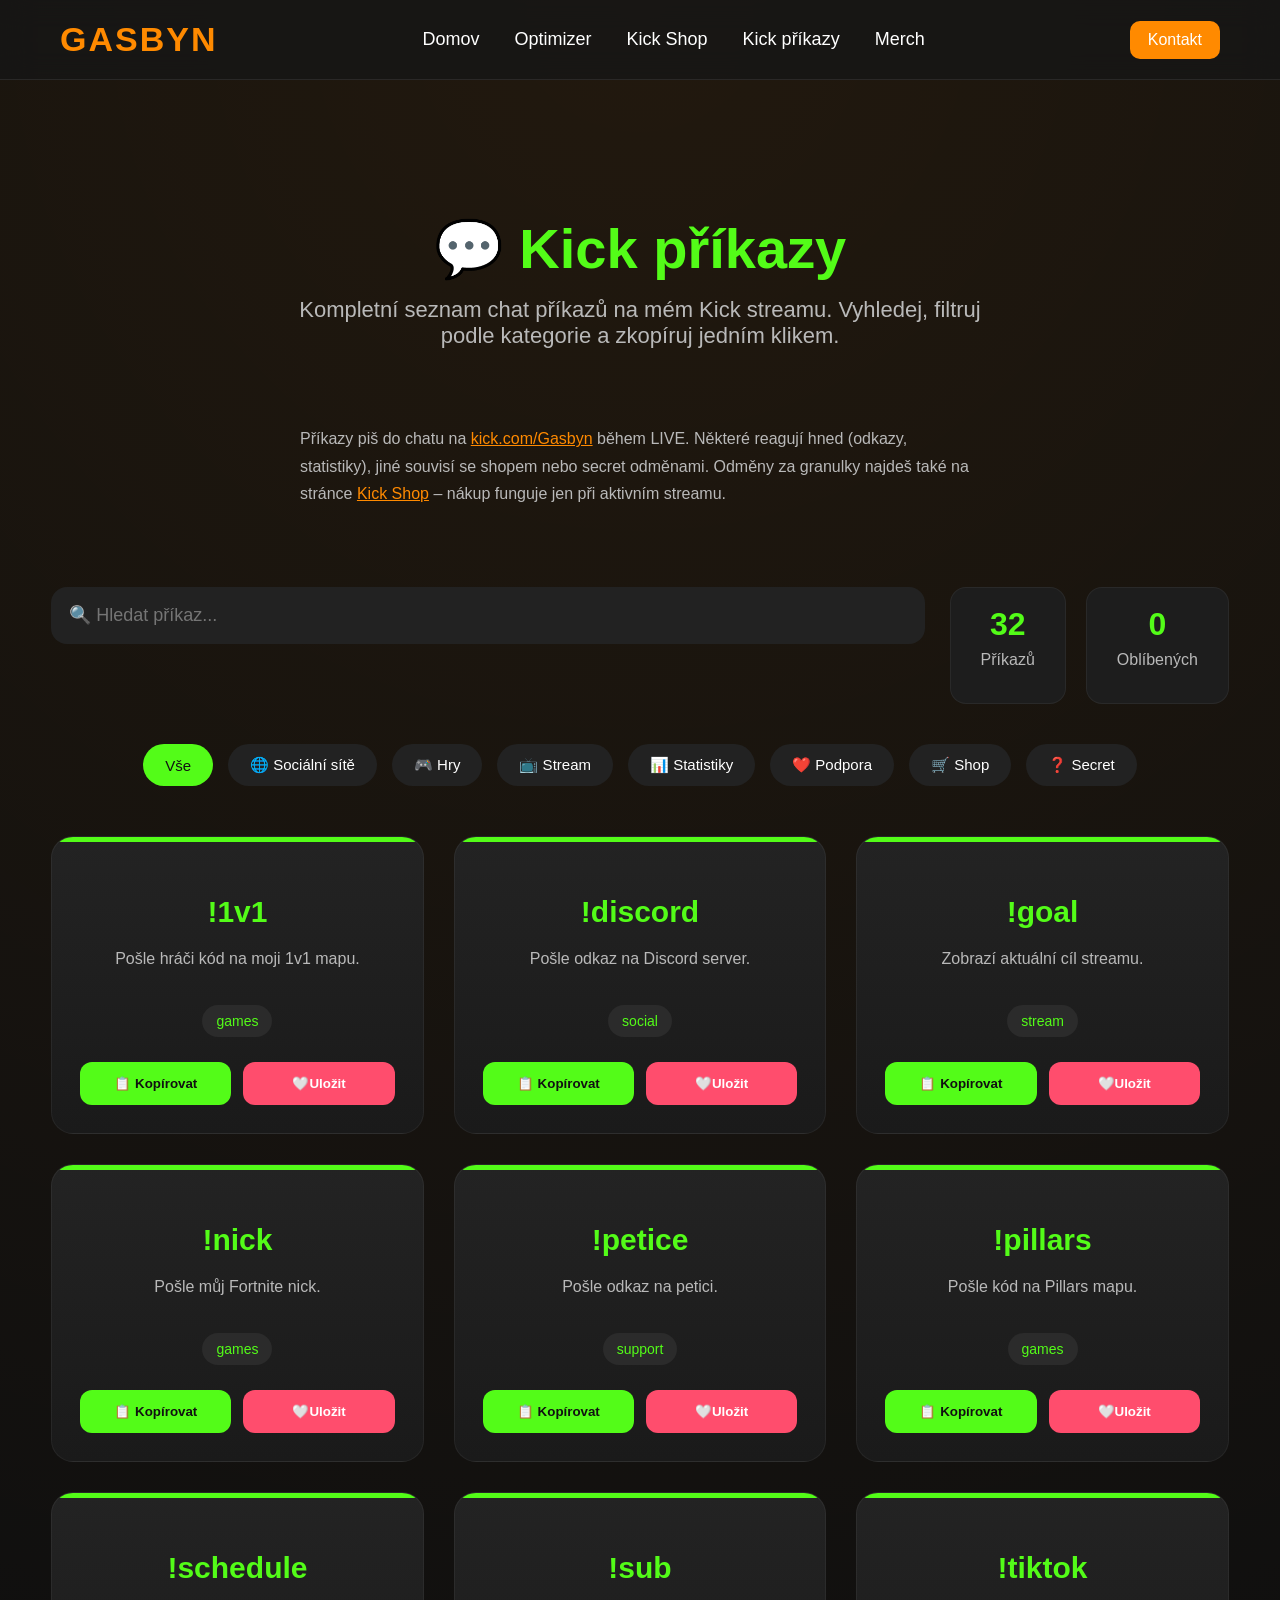
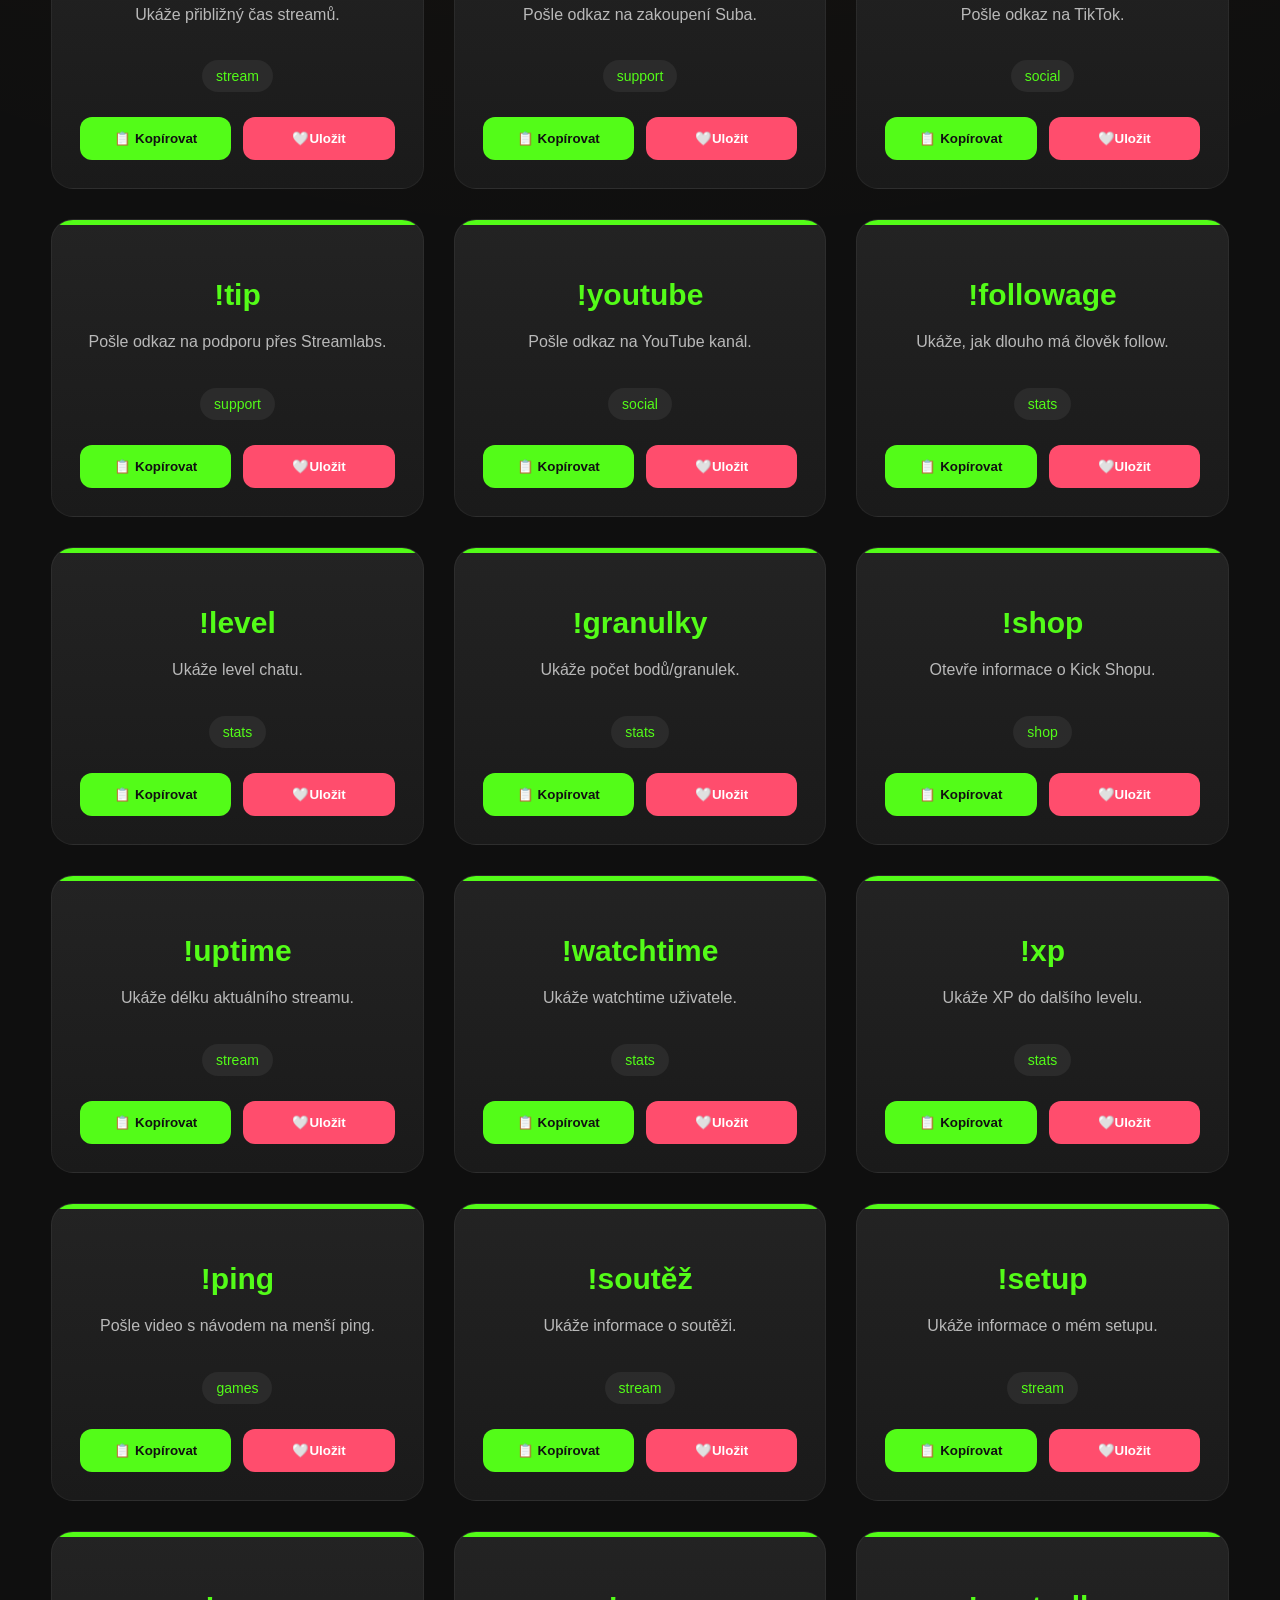
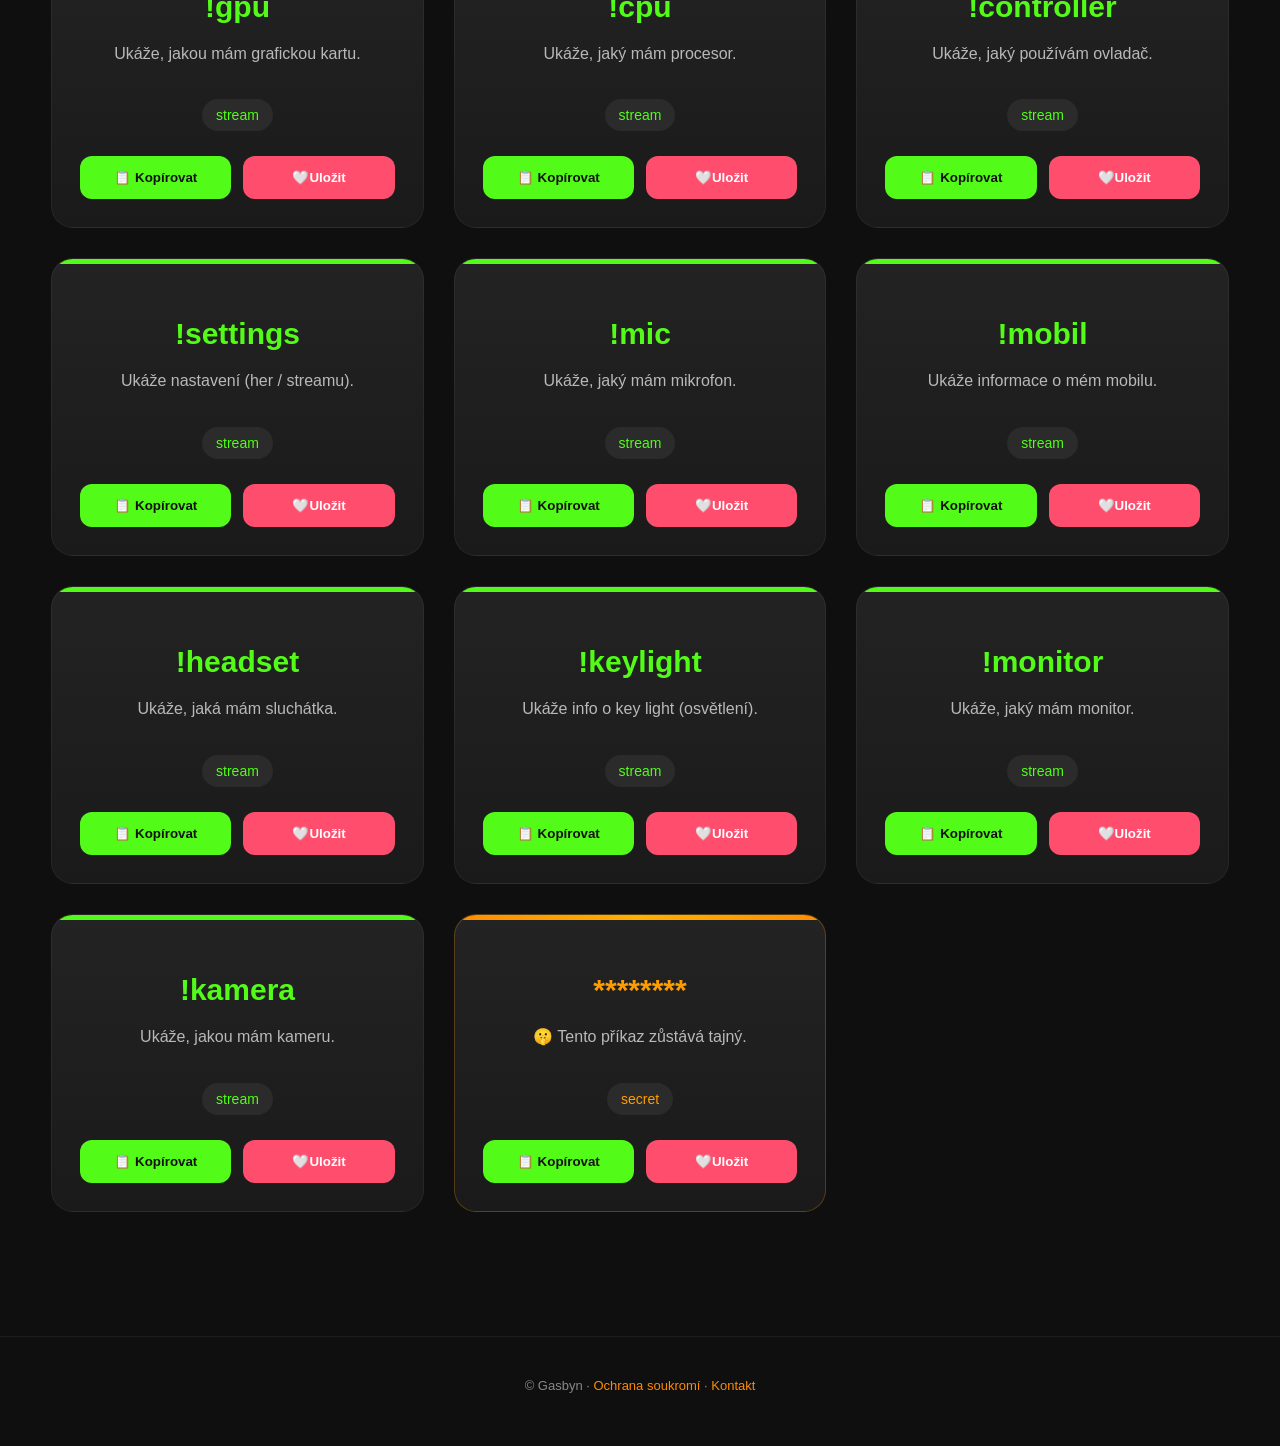
==== commit bd390185: "Nová stránka Optimizer (Gasbyn Optimizer 2.0 – již brzy) a úprava menu Co-Authored-By: Claude Sonnet" ====
--- a/commands.html
+++ b/commands.html
@@ -19,8 +19,9 @@
 <a href="domov.html" class="logo">GASBYN</a>
 <ul class="nav-links">
 <li><a href="domov.html">Domov</a></li>
+<li><a href="optimizer.html">Optimizer</a></li>
+<li><a href="shop.html">Kick Shop</a></li>
 <li><a href="commands.html">Kick příkazy</a></li>
-<li><a href="shop.html">Kick Shop</a></li>
 <li><a href="merch.html">Merch</a></li>
 </ul>
 <a class="contact-button" href="contact.html">Kontakt</a>
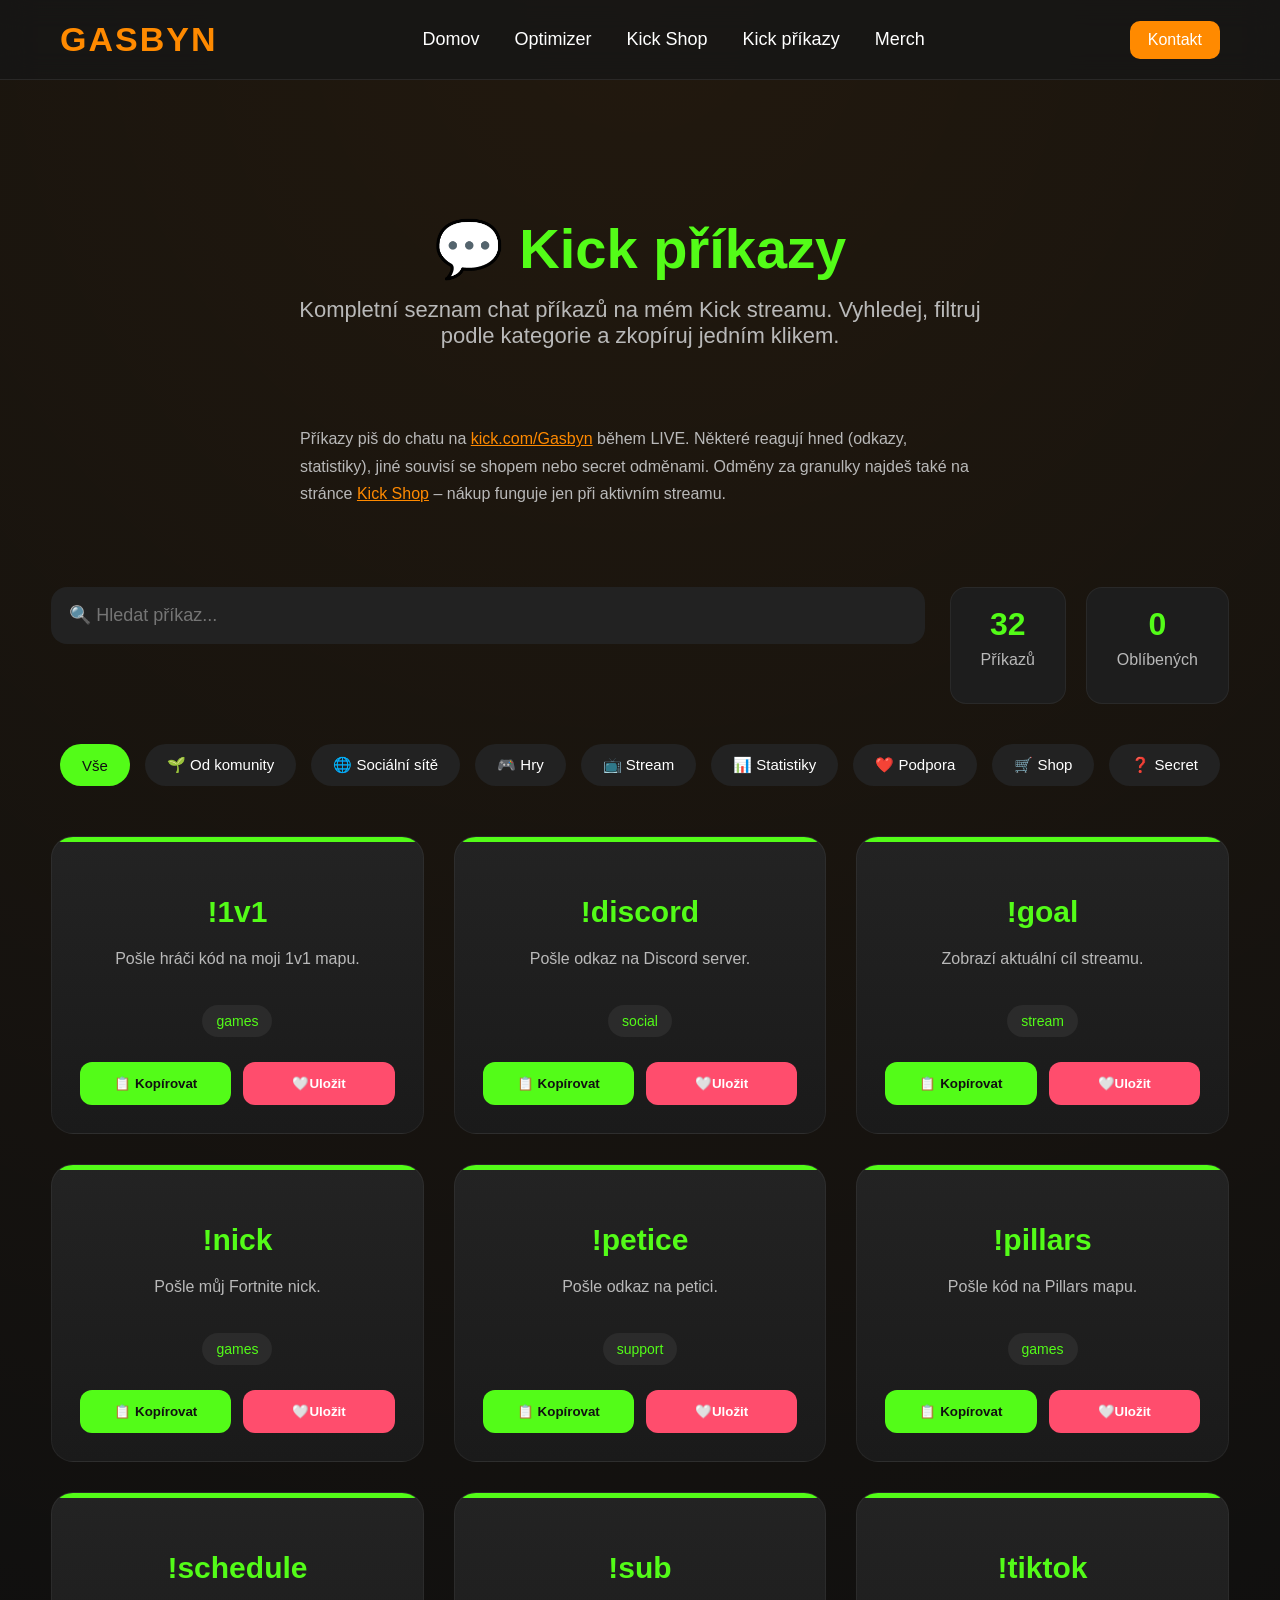
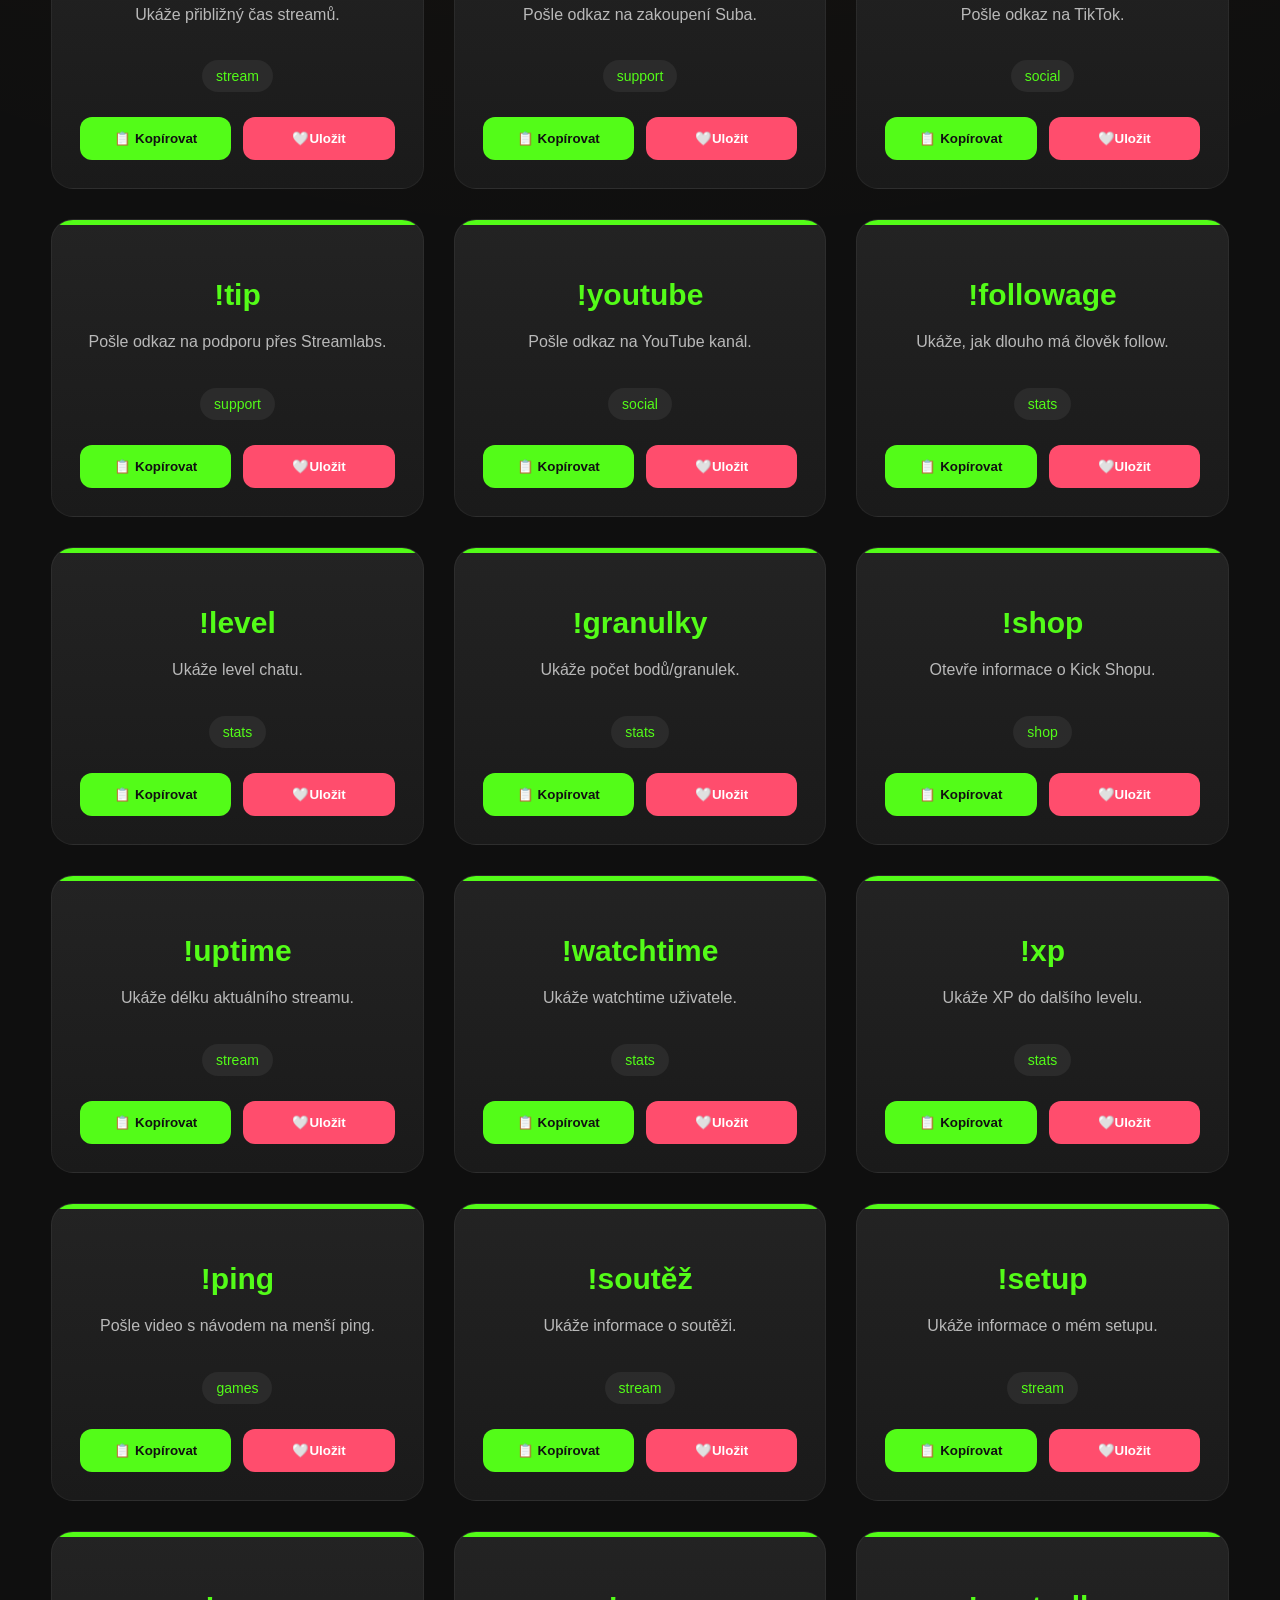
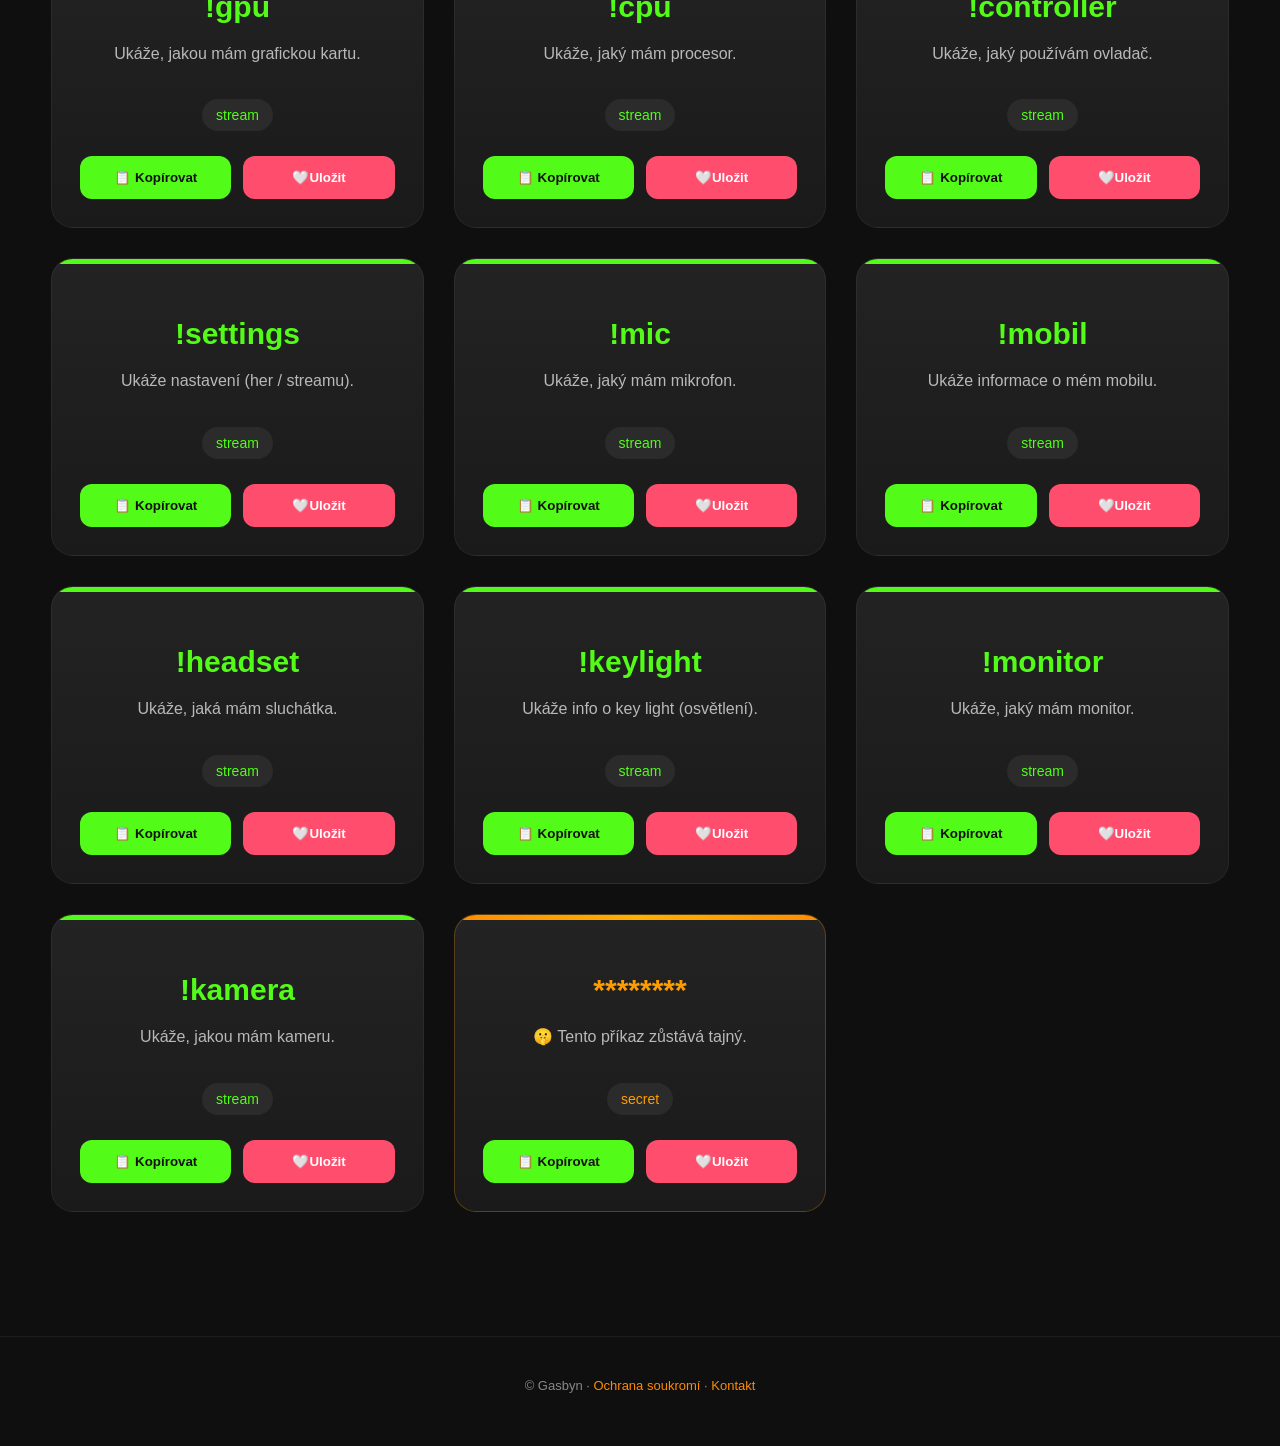
==== commit b2054fe4: "Add community category button on commands page" ====
--- a/commands.html
+++ b/commands.html
@@ -38,6 +38,7 @@
 <section class="container"><div class="top-bar"><input id="search" type="text" placeholder="🔍 Hledat příkaz..." aria-label="Hledat příkaz"><div class="stats"><div class="stat"><span id="commandCount">0</span><p>Příkazů</p></div><div class="stat"><span id="favoriteCount">0</span><p>Oblíbených</p></div></div></div></section>
 <section class="container"><div class="categories">
 <button class="category active" data-category="all">Vše</button>
+<button class="category" data-category="community">🌱 Od komunity</button>
 <button class="category" data-category="social">🌐 Sociální sítě</button>
 <button class="category" data-category="games">🎮 Hry</button>
 <button class="category" data-category="stream">📺 Stream</button>
--- a/css/animations.css
+++ b/css/animations.css
@@ -35,12 +35,15 @@
   filter: brightness(1.04);
 }
 
-/* COMMANDS + SHOP – BEZ náklonu, jen scale + lift */
+/* COMMANDS + SHOP + OPTIMIZER – BEZ náklonu, jen scale + lift */
 .command-card,
 .product-card,
 .stat,
 .secret-card,
-.shop-info {
+.shop-info,
+.optimizer-card,
+.optimizer-video,
+.optimizer-info {
   transform: none;
   transition:
     transform var(--hover-dur-fast) var(--hover-ease),
@@ -56,7 +59,9 @@
 .product-card:hover,
 .stat:hover,
 .secret-card:hover,
-.shop-info:hover {
+.shop-info:hover,
+.optimizer-card:hover,
+.optimizer-video:hover {
   transform: scale(1.04) translateY(-6px) !important;
   filter: brightness(1.04);
 }
@@ -72,7 +77,9 @@
 .copy-product,
 .category,
 .buttons button,
-.tag {
+.tag,
+.optimizer-btn,
+.optimizer-badges span {
   transition:
     transform var(--hover-dur-fast) var(--hover-ease),
     box-shadow var(--hover-dur-fast) ease,
@@ -86,7 +93,9 @@
 .copy-product:hover,
 .category:hover,
 .buttons button:hover,
-.tag:hover {
+.tag:hover,
+.optimizer-btn:hover,
+.optimizer-badges span:hover {
   transform: translateY(-4px) scale(1.07) !important;
 }
 
@@ -191,7 +200,9 @@
 .buttons button:active,
 .card:active,
 .command-card:active,
-.product-card:active {
+.product-card:active,
+.optimizer-card:active,
+.optimizer-btn:active {
   transform: scale(0.96) translateY(0) !important;
   transition-duration: 0.12s !important;
 }
@@ -203,7 +214,8 @@
 .kick-card::after,
 .command-card::after,
 .product-card::after,
-.shop-info::after {
+.shop-info::after,
+.optimizer-card::after {
   content: "";
   position: absolute;
   top: 0;
@@ -226,7 +238,8 @@
 .kick-card:hover::after,
 .command-card:hover::after,
 .product-card:hover::after,
-.shop-info:hover::after {
+.shop-info:hover::after,
+.optimizer-card:hover::after {
   left: 120%;
 }
 
@@ -280,7 +293,8 @@
 .kick-card a,
 .copy,
 .favorite,
-.copy-product {
+.copy-product,
+.optimizer-btn {
   position: relative;
   overflow: hidden;
   z-index: 0;
@@ -292,7 +306,8 @@
 .kick-card a::before,
 .copy::before,
 .favorite::before,
-.copy-product::before {
+.copy-product::before,
+.optimizer-btn::before {
   content: "";
   position: absolute;
   top: 0;
@@ -315,7 +330,8 @@
 .kick-card a:hover::before,
 .copy:hover::before,
 .favorite:hover::before,
-.copy-product:hover::before {
+.copy-product:hover::before,
+.optimizer-btn:hover::before {
   left: 130%;
 }
 
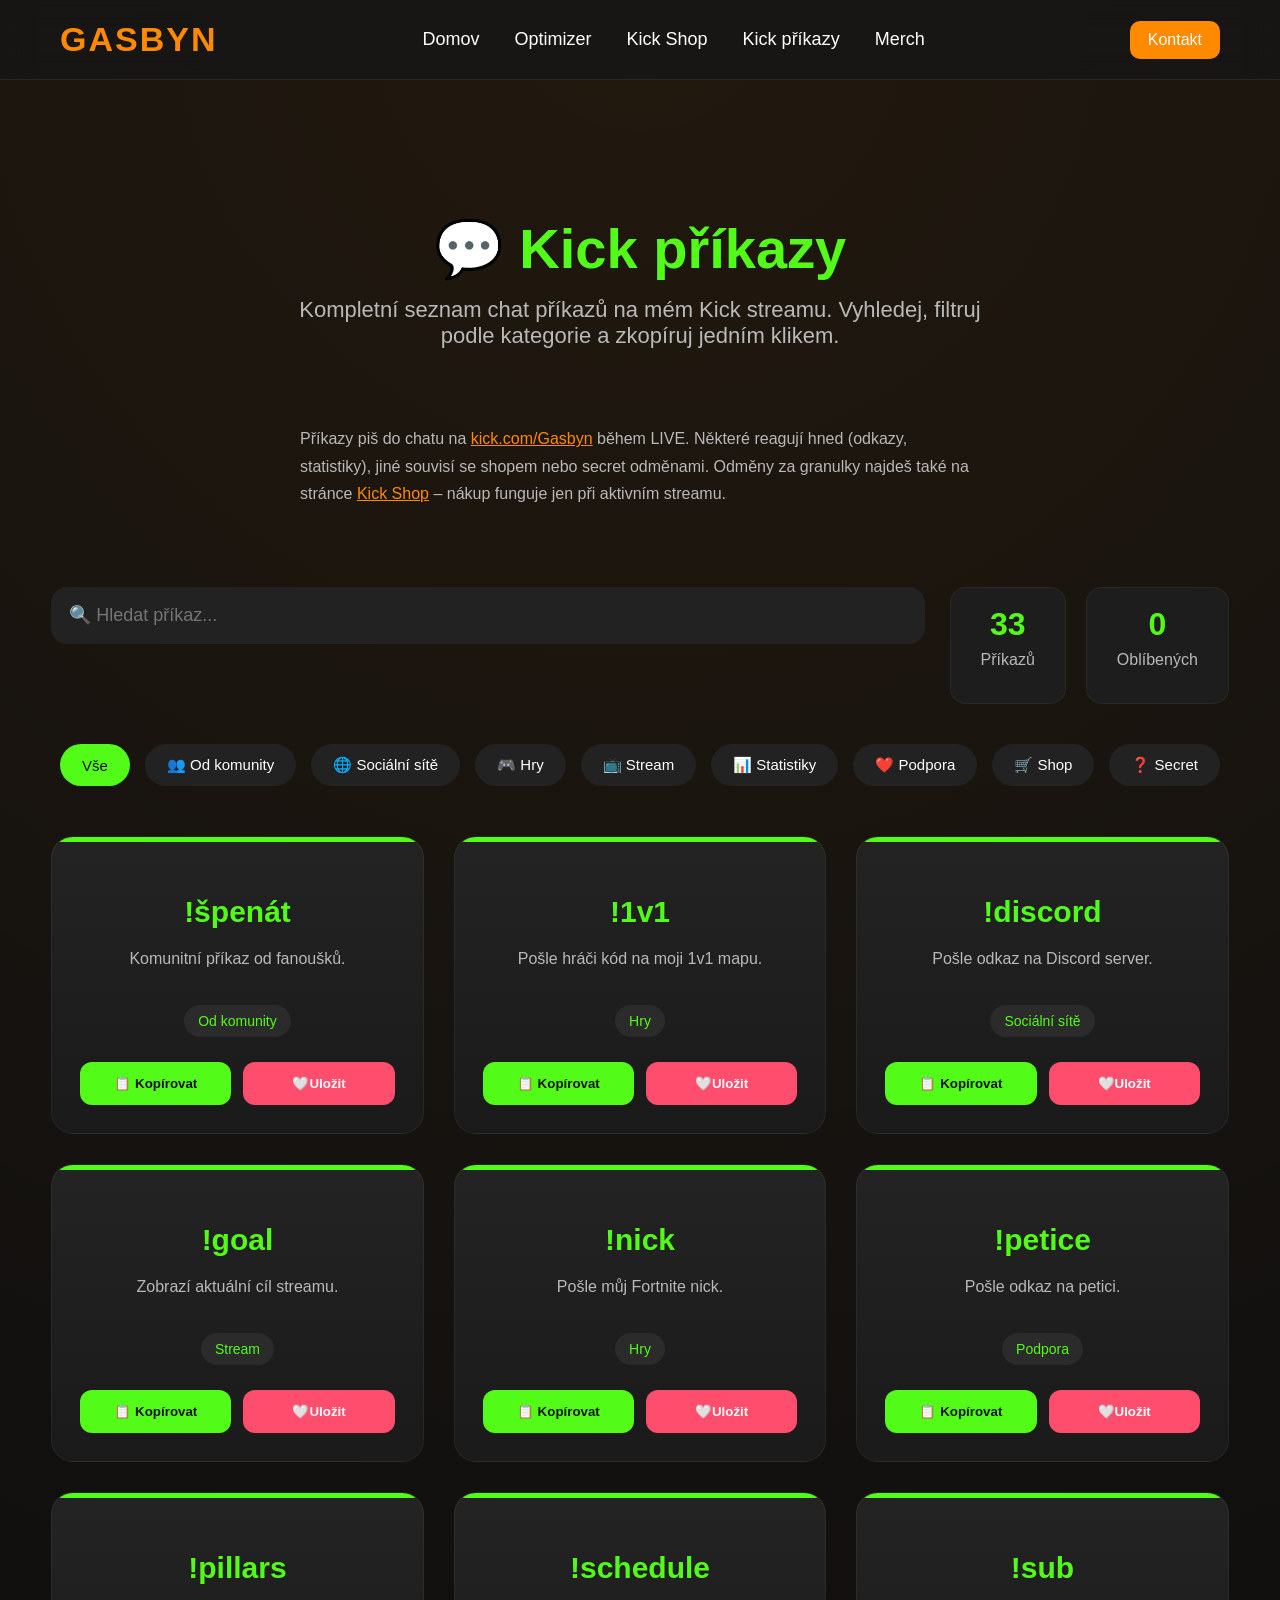
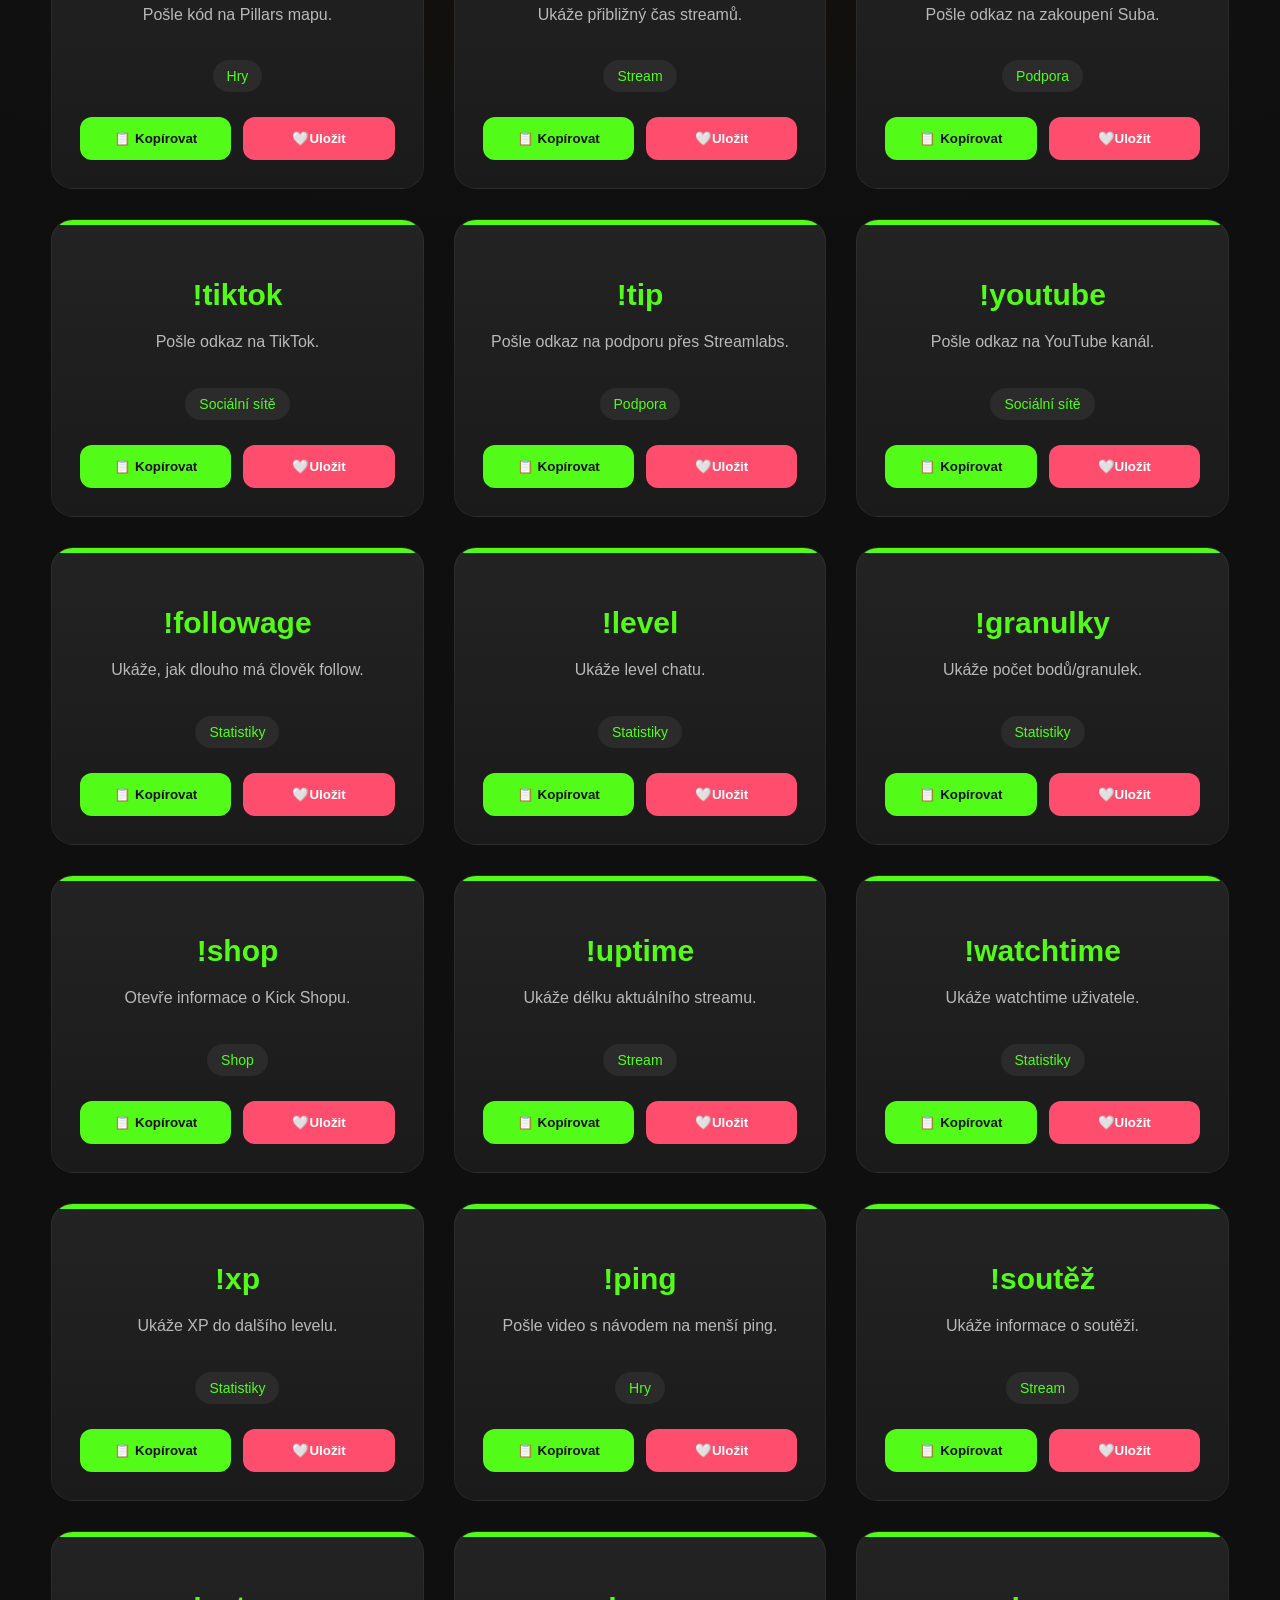
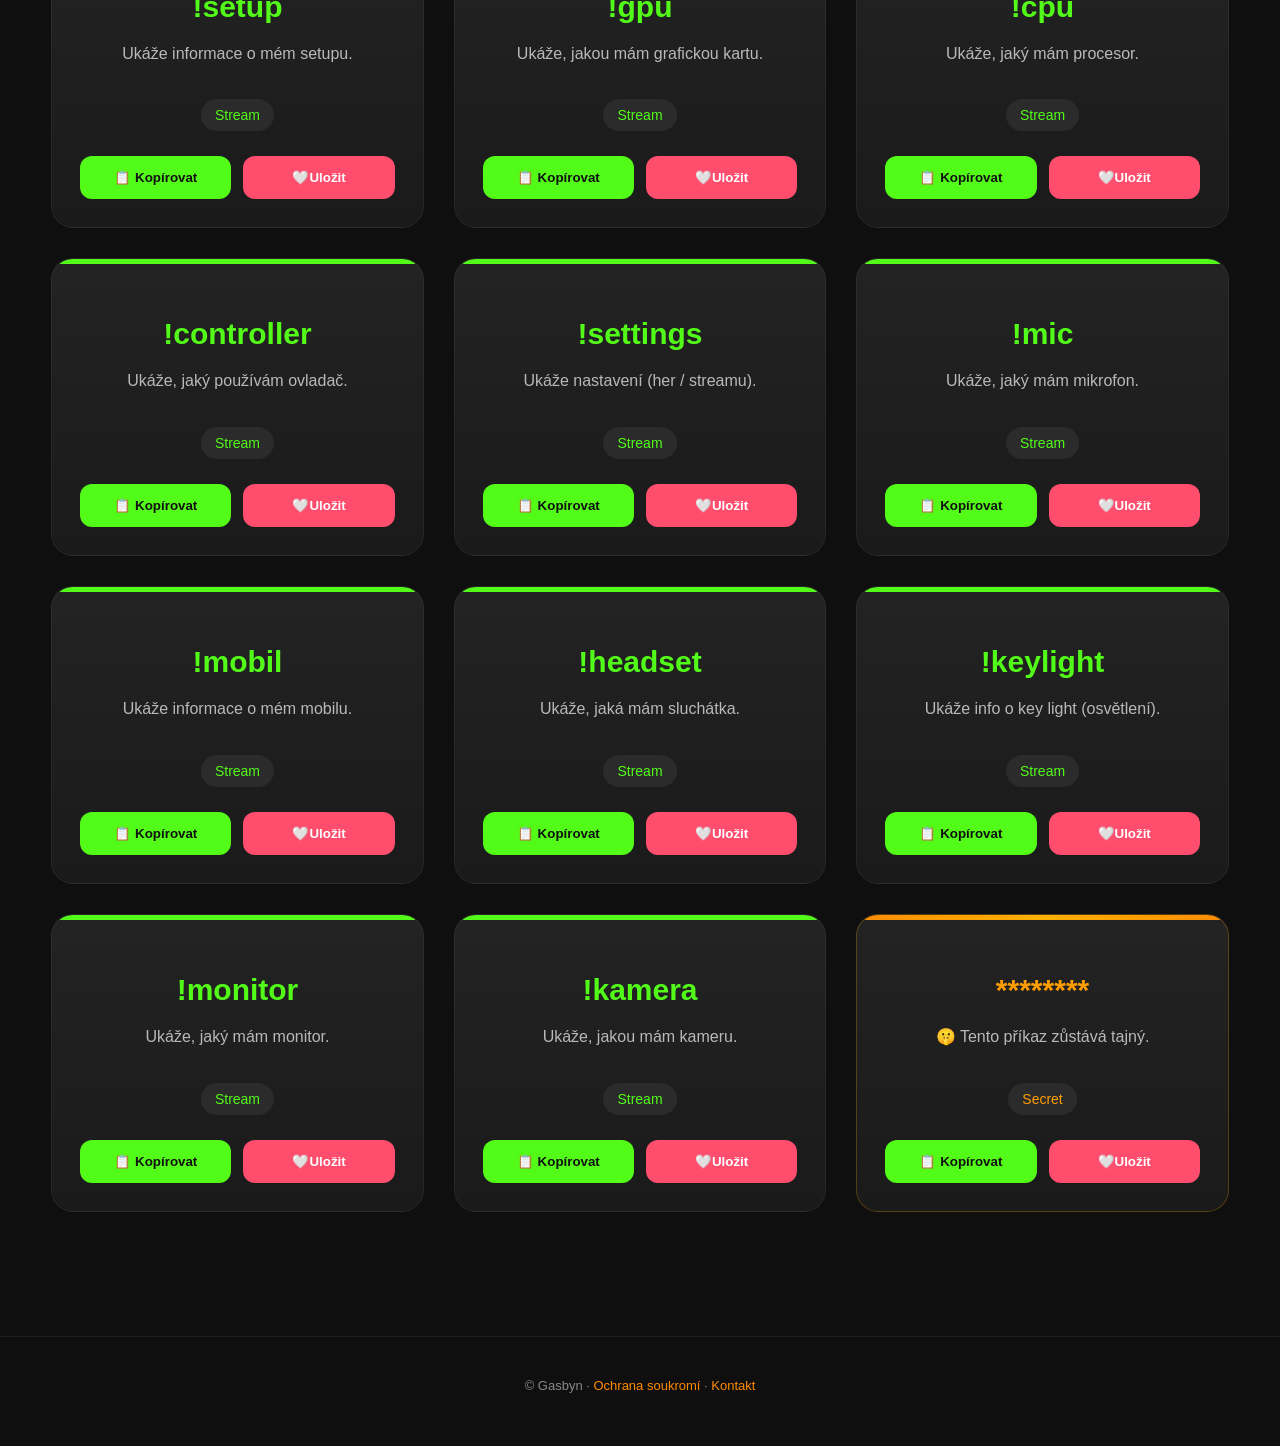
==== commit 70609c24: "Change community category emoji from plant to people" ====
--- a/commands.html
+++ b/commands.html
@@ -38,7 +38,7 @@
 <section class="container"><div class="top-bar"><input id="search" type="text" placeholder="🔍 Hledat příkaz..." aria-label="Hledat příkaz"><div class="stats"><div class="stat"><span id="commandCount">0</span><p>Příkazů</p></div><div class="stat"><span id="favoriteCount">0</span><p>Oblíbených</p></div></div></div></section>
 <section class="container"><div class="categories">
 <button class="category active" data-category="all">Vše</button>
-<button class="category" data-category="community">🌱 Od komunity</button>
+<button class="category" data-category="community">👥 Od komunity</button>
 <button class="category" data-category="social">🌐 Sociální sítě</button>
 <button class="category" data-category="games">🎮 Hry</button>
 <button class="category" data-category="stream">📺 Stream</button>
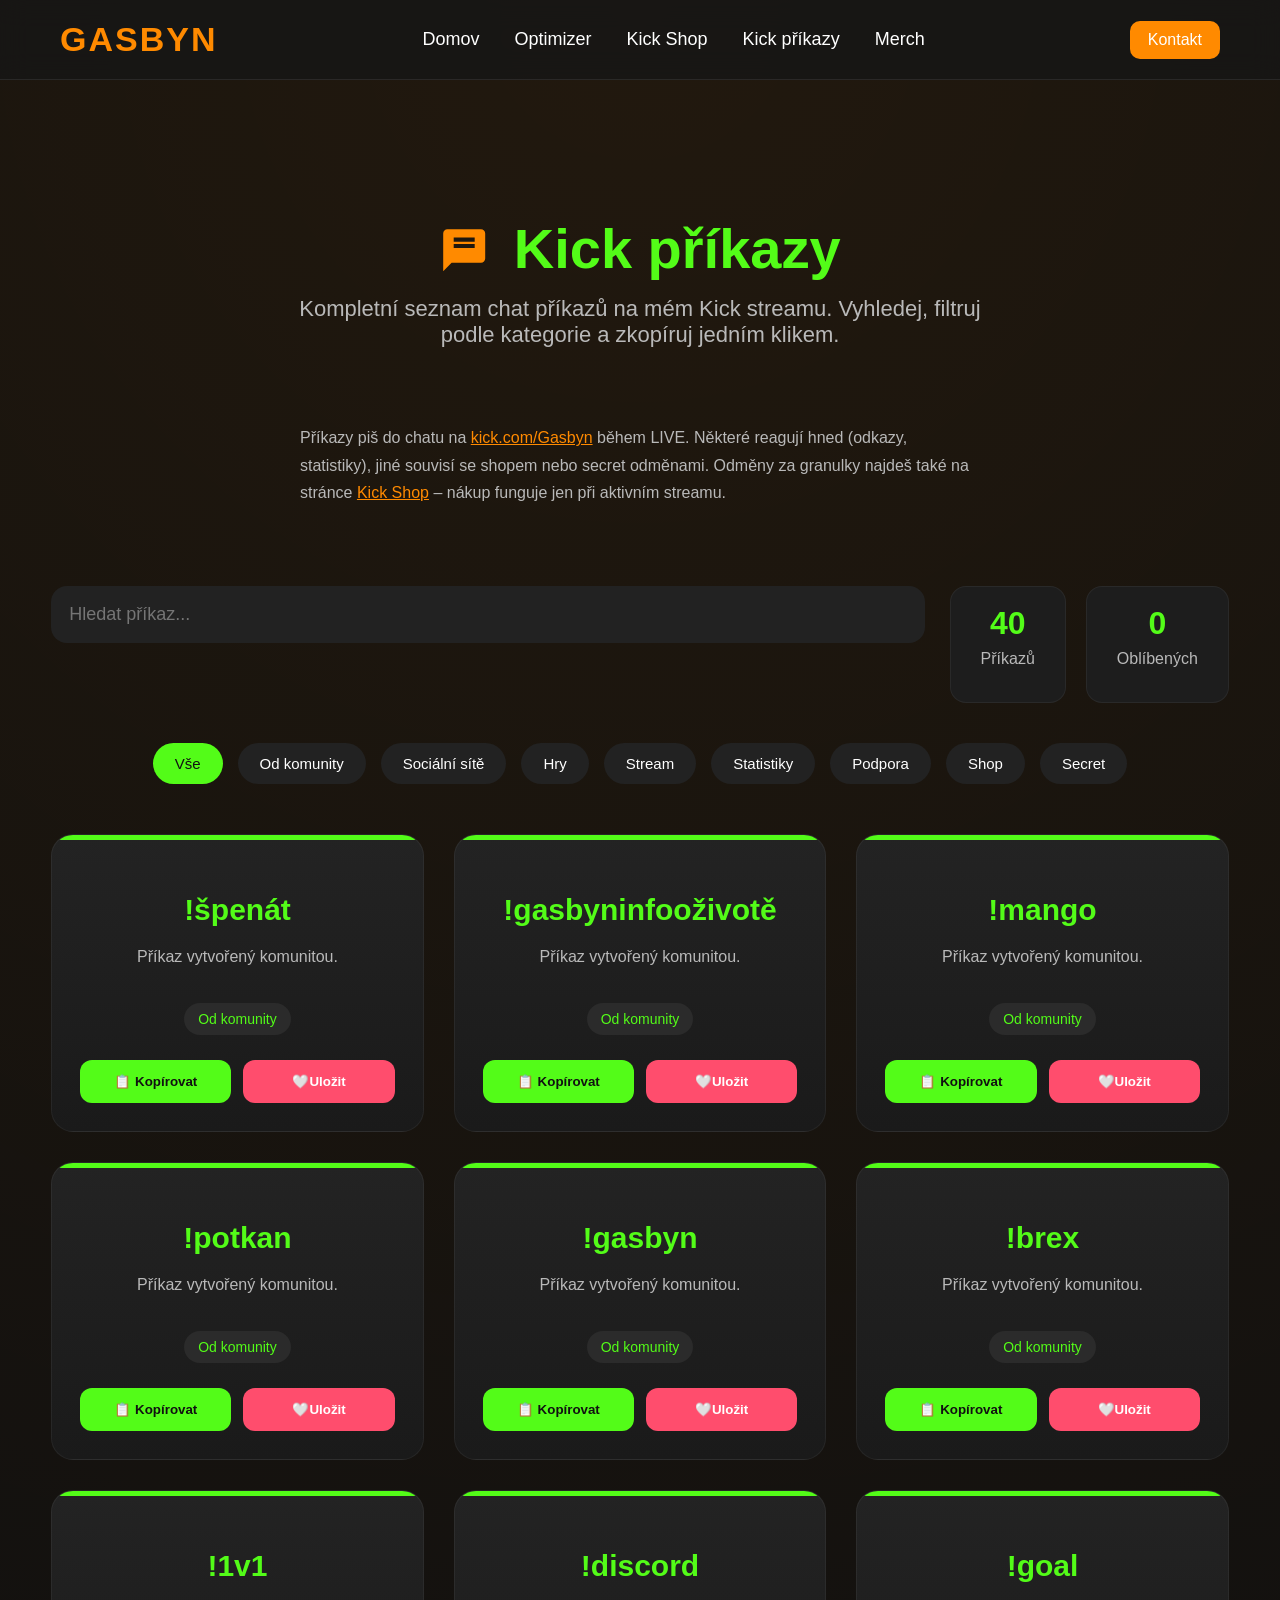
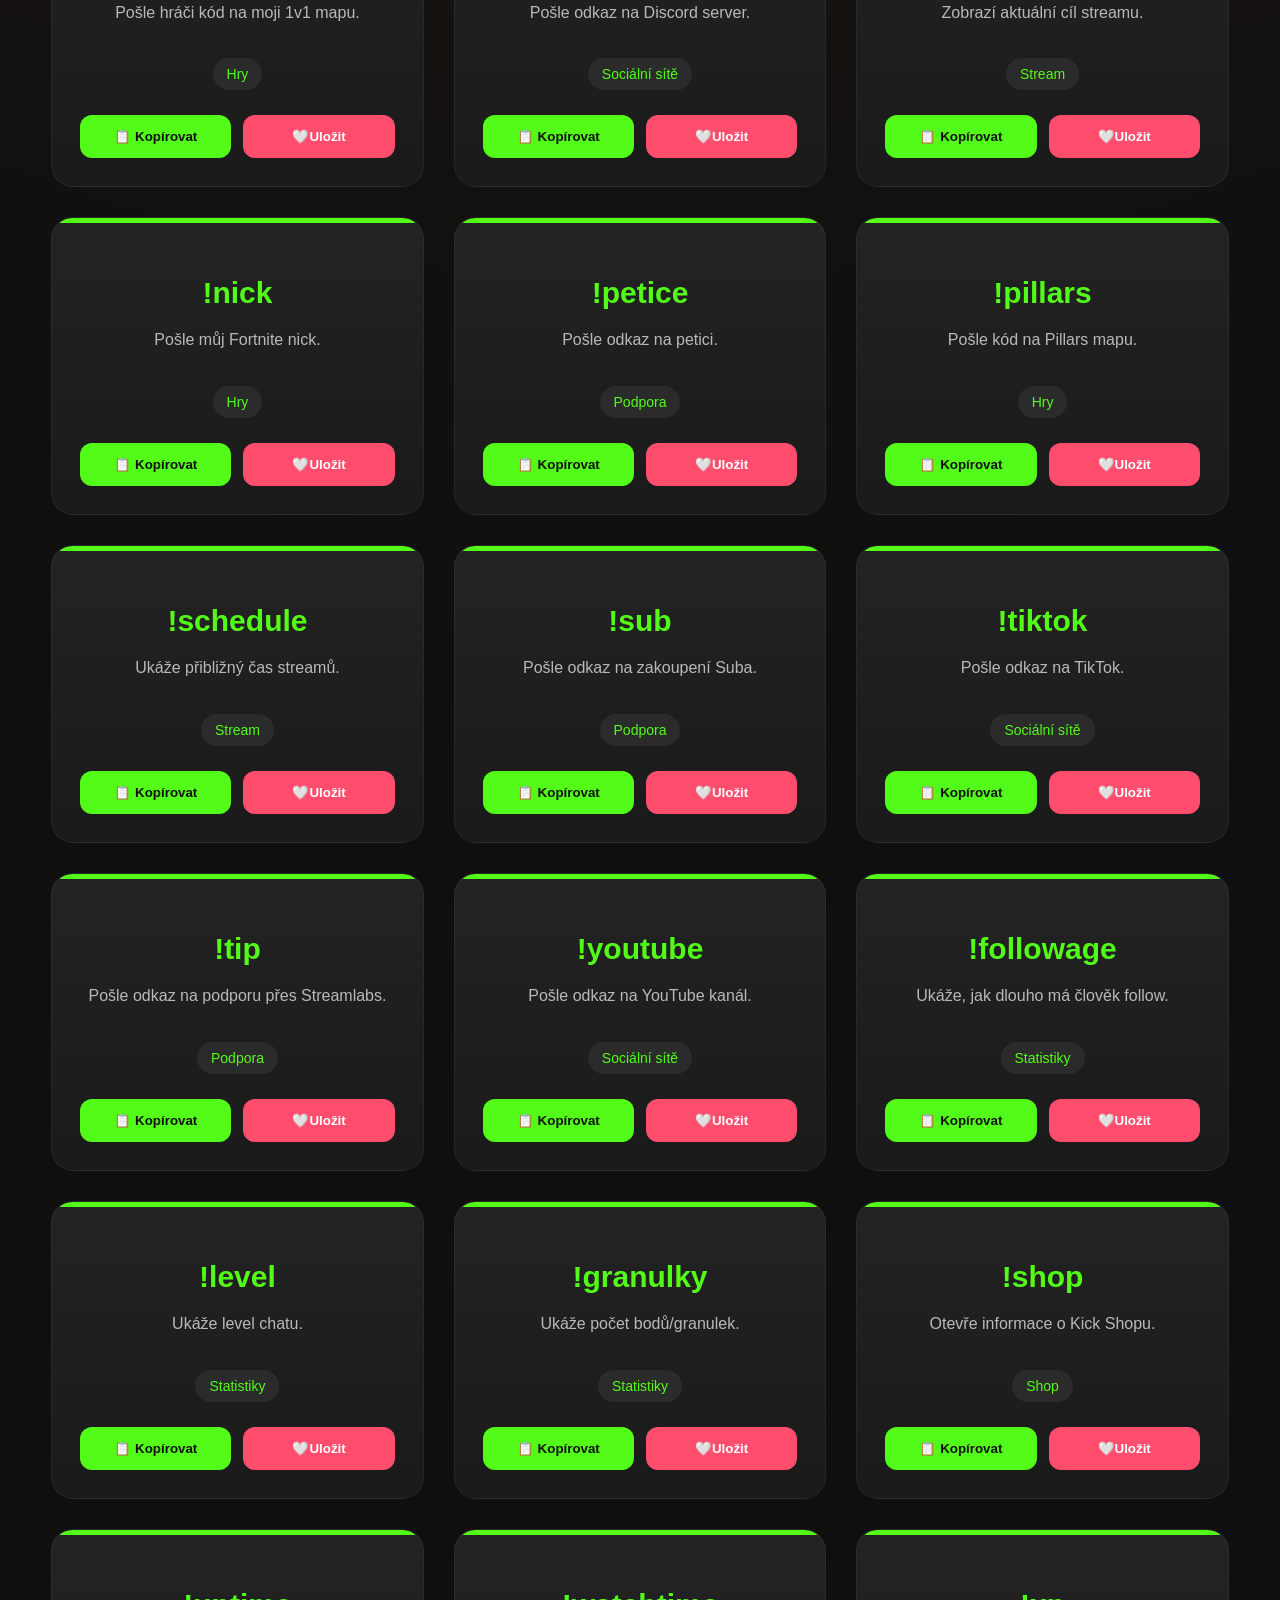
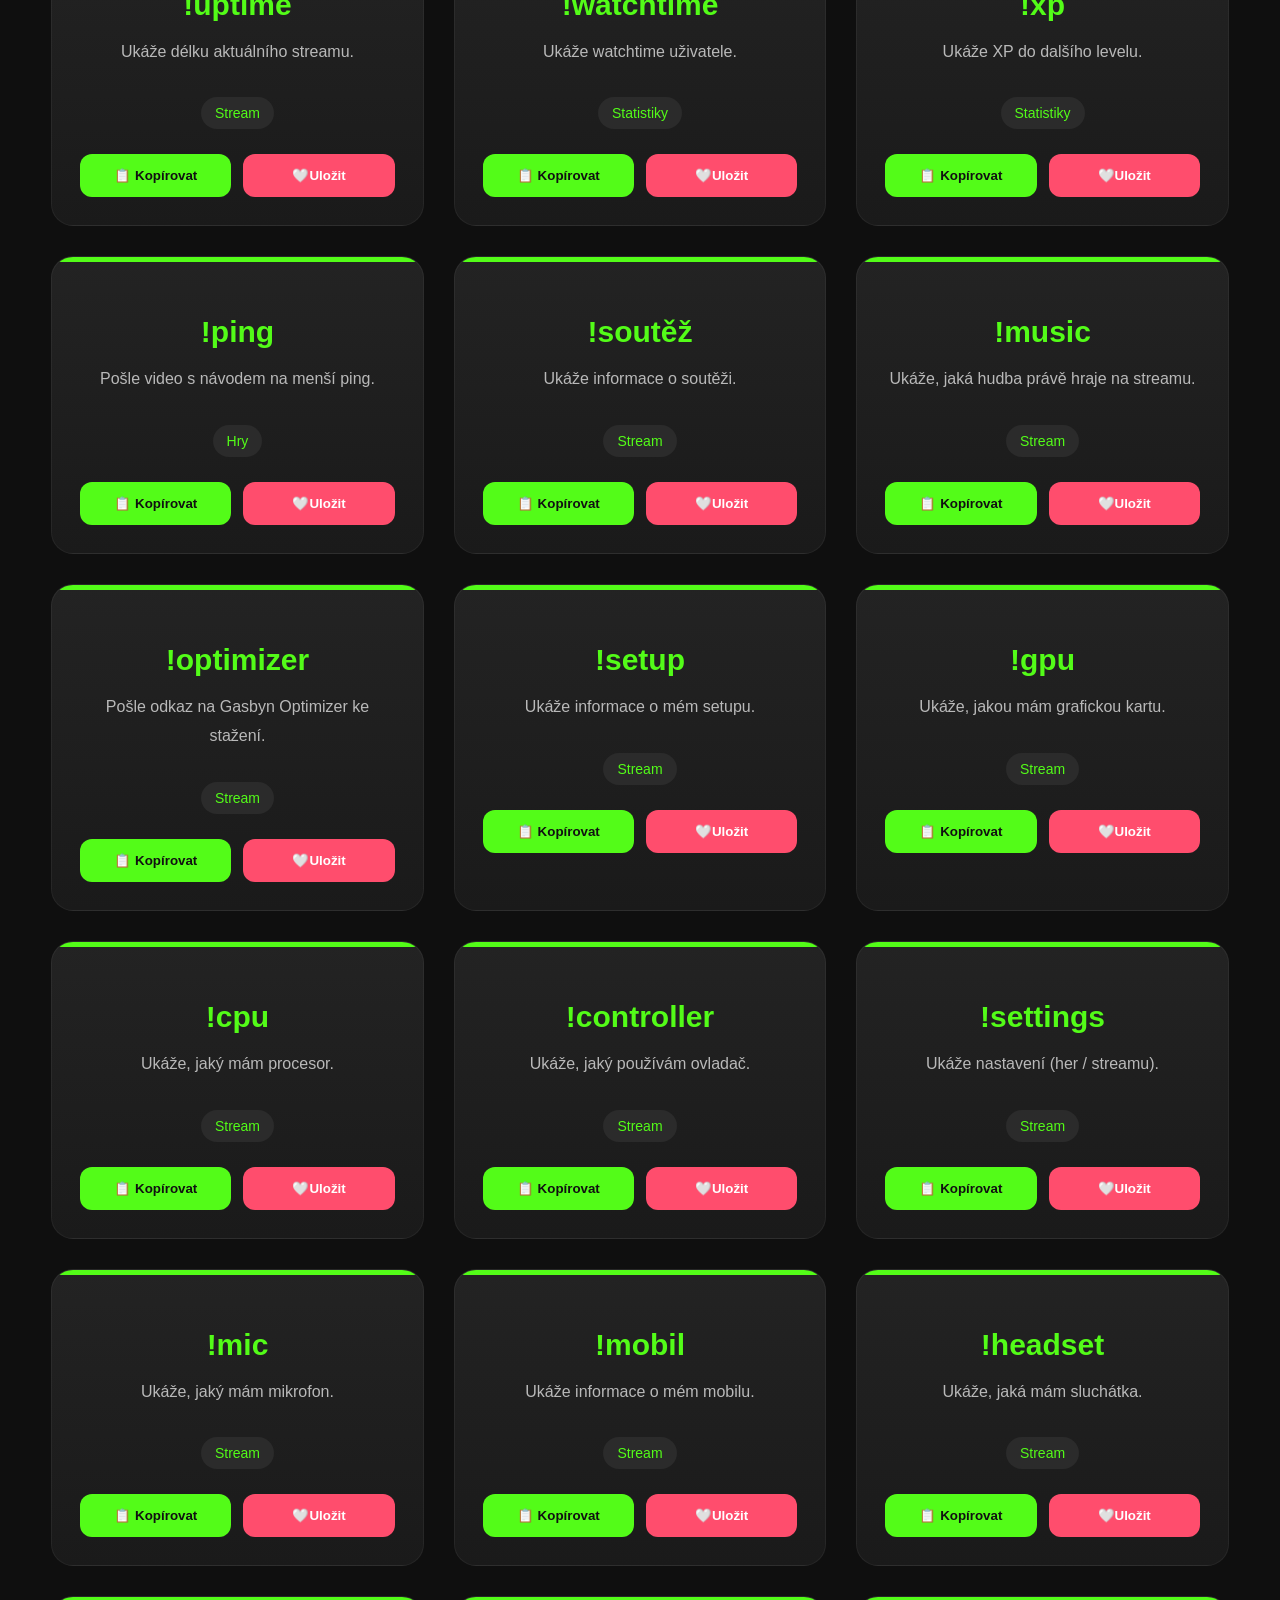
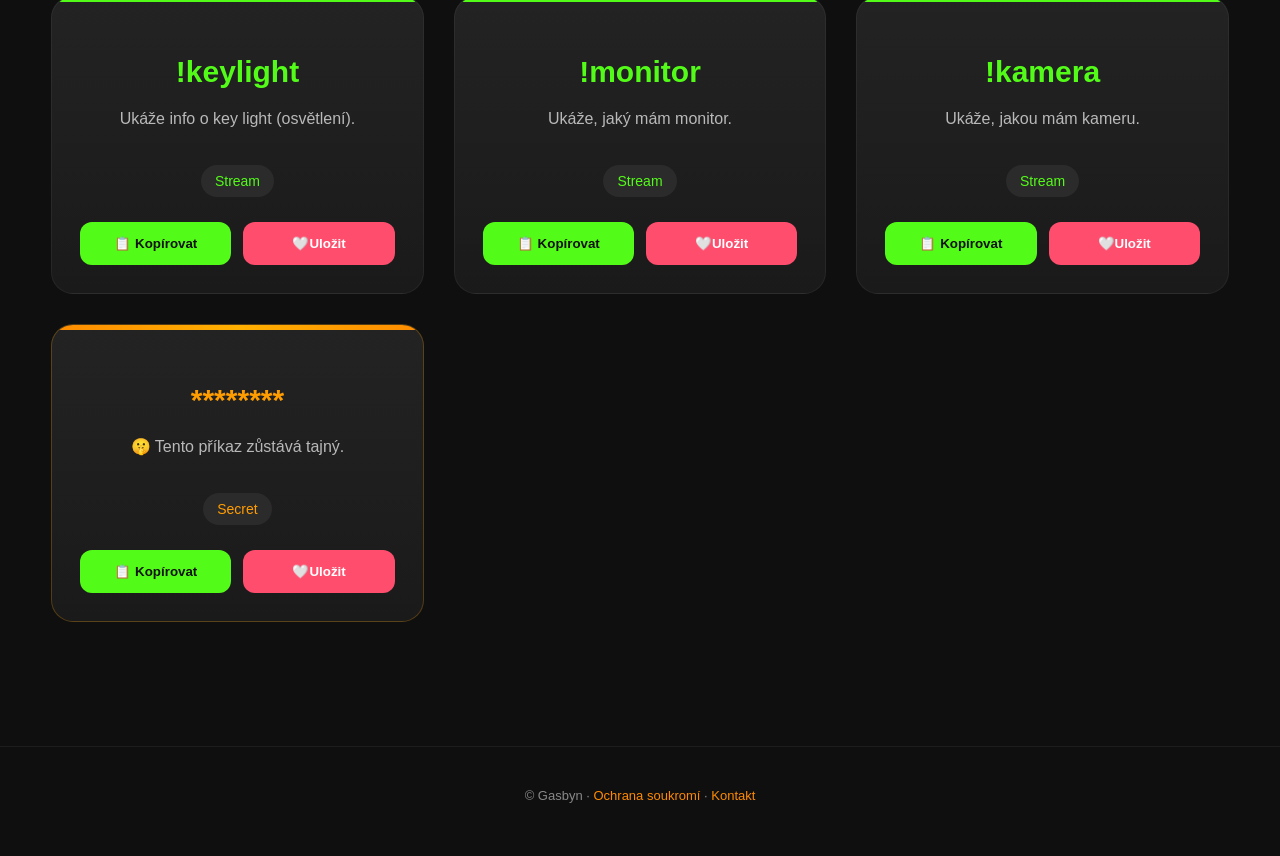
==== commit 4efae973: "Replace commands page system emojis with cleaner labels" ====
--- a/commands.html
+++ b/commands.html
@@ -6,6 +6,7 @@
 <meta name="description" content="Seznam Kick příkazů na streamu Gasbyn – sociální sítě, hry, statistiky, shop a další. Hledání a kopírování.">
 <title>Kick příkazy | Gasbyn</title>
 <link rel="stylesheet" href="css/style.css">
+<link rel="stylesheet" href="css/icons.css">
 <link rel="stylesheet" href="css/commands.css">
 <link rel="stylesheet" href="css/animations.css">
 <link rel="stylesheet" href="css/responsive.css">
@@ -29,23 +30,23 @@
 </header>
 
 <main>
-<section class="commands-hero"><div class="container"><h1>💬 Kick příkazy</h1><p>Kompletní seznam chat příkazů na mém Kick streamu. Vyhledej, filtruj podle kategorie a zkopíruj jedním klikem.</p></div></section>
+<section class="commands-hero"><div class="container"><h1><svg class="icon" viewBox="0 0 24 24" aria-hidden="true" style="color:var(--orange)"><path fill="currentColor" d="M20 2H4a2 2 0 0 0-2 2v18l4-4h14a2 2 0 0 0 2-2V4a2 2 0 0 0-2-2zm-3 9H7V9h10v2zm0-3H7V6h10v2z"/></svg> Kick příkazy</h1><p>Kompletní seznam chat příkazů na mém Kick streamu. Vyhledej, filtruj podle kategorie a zkopíruj jedním klikem.</p></div></section>
 
 <section class="container" style="max-width:720px;margin:0 auto 20px;padding:0 20px;text-align:left;line-height:1.7;color:var(--gray,#ccc);">
 <p>Příkazy piš do chatu na <a href="https://kick.com/Gasbyn" target="_blank" rel="noopener" style="color:var(--orange,#ff8a00);">kick.com/Gasbyn</a> během LIVE. Některé reagují hned (odkazy, statistiky), jiné souvisí se shopem nebo secret odměnami. Odměny za granulky najdeš také na stránce <a href="shop.html" style="color:var(--orange,#ff8a00);">Kick Shop</a> – nákup funguje jen při aktivním streamu.</p>
 </section>
 
-<section class="container"><div class="top-bar"><input id="search" type="text" placeholder="🔍 Hledat příkaz..." aria-label="Hledat příkaz"><div class="stats"><div class="stat"><span id="commandCount">0</span><p>Příkazů</p></div><div class="stat"><span id="favoriteCount">0</span><p>Oblíbených</p></div></div></div></section>
+<section class="container"><div class="top-bar"><input id="search" type="text" placeholder="Hledat příkaz..." aria-label="Hledat příkaz"><div class="stats"><div class="stat"><span id="commandCount">0</span><p>Příkazů</p></div><div class="stat"><span id="favoriteCount">0</span><p>Oblíbených</p></div></div></div></section>
 <section class="container"><div class="categories">
 <button class="category active" data-category="all">Vše</button>
-<button class="category" data-category="community">👥 Od komunity</button>
-<button class="category" data-category="social">🌐 Sociální sítě</button>
-<button class="category" data-category="games">🎮 Hry</button>
-<button class="category" data-category="stream">📺 Stream</button>
-<button class="category" data-category="stats">📊 Statistiky</button>
-<button class="category" data-category="support">❤️ Podpora</button>
-<button class="category" data-category="shop">🛒 Shop</button>
-<button class="category" data-category="secret">❓ Secret</button>
+<button class="category" data-category="community">Od komunity</button>
+<button class="category" data-category="social">Sociální sítě</button>
+<button class="category" data-category="games">Hry</button>
+<button class="category" data-category="stream">Stream</button>
+<button class="category" data-category="stats">Statistiky</button>
+<button class="category" data-category="support">Podpora</button>
+<button class="category" data-category="shop">Shop</button>
+<button class="category" data-category="secret">Secret</button>
 </div></section>
 <section class="container"><div id="commandsGrid"></div></section>
 </main>
@@ -54,7 +55,7 @@
 <p>© Gasbyn · <a href="privacy.html">Ochrana soukromí</a> · <a href="contact.html">Kontakt</a></p>
 </footer>
 
-<div id="toast">✅ Příkaz zkopírován.</div>
+<div id="toast">Příkaz zkopírován.</div>
 <script src="js/commands.js"></script>
 </body>
 </html>
--- a/css/icons.css
+++ b/css/icons.css
@@ -0,0 +1,82 @@
+/* Custom brand + UI icons (SVG instead of system emoji) */
+
+.icon,
+.brand-icon {
+  display: inline-block;
+  width: 1.15em;
+  height: 1.15em;
+  vertical-align: -0.2em;
+  flex-shrink: 0;
+}
+
+.icon-lg {
+  width: 1.35em;
+  height: 1.35em;
+}
+
+.icon-xl {
+  width: 48px;
+  height: 48px;
+}
+
+.icon-hero {
+  width: 22px;
+  height: 22px;
+}
+
+.icon-heading {
+  width: 0.85em;
+  height: 0.85em;
+  margin-right: 0.2em;
+  vertical-align: -0.05em;
+}
+
+.hero-buttons a {
+  display: inline-flex;
+  align-items: center;
+  gap: 10px;
+}
+
+.hero-btn-youtube { background: #ff0000 !important; }
+.hero-btn-kick { background: #53FC18 !important; color: #0a0a0a !important; }
+.hero-btn-discord { background: #5865F2 !important; }
+.hero-btn-instagram {
+  background: linear-gradient(45deg, #f09433, #e6683c, #dc2743, #cc2366, #bc1888) !important;
+}
+
+.contact-option-icon svg {
+  width: 26px;
+  height: 26px;
+}
+
+.contact-option-icon.icon-brand-discord { background: rgba(88, 101, 242, 0.18); color: #7289da; }
+.contact-option-icon.icon-brand-instagram { background: rgba(225, 48, 108, 0.15); color: #e1306c; }
+.contact-option-icon.icon-brand-email { background: rgba(255, 140, 0, 0.12); color: #ff8a00; }
+.contact-option-icon.icon-brand-tiktok { background: rgba(255, 255, 255, 0.08); color: #fff; }
+
+.optimizer-icon svg {
+  width: 64px;
+  height: 64px;
+  color: #ff8a00;
+}
+
+.optimizer-video-icon svg {
+  width: 56px;
+  height: 56px;
+  color: #ff8a00;
+}
+
+.card-icon svg,
+.stat-card-icon svg {
+  width: 40px;
+  height: 40px;
+  color: var(--orange, #ff8a00);
+}
+
+.shop-hero h1 svg,
+.commands-hero h1 svg {
+  width: 0.9em;
+  height: 0.9em;
+  vertical-align: -0.12em;
+  margin-right: 0.15em;
+}
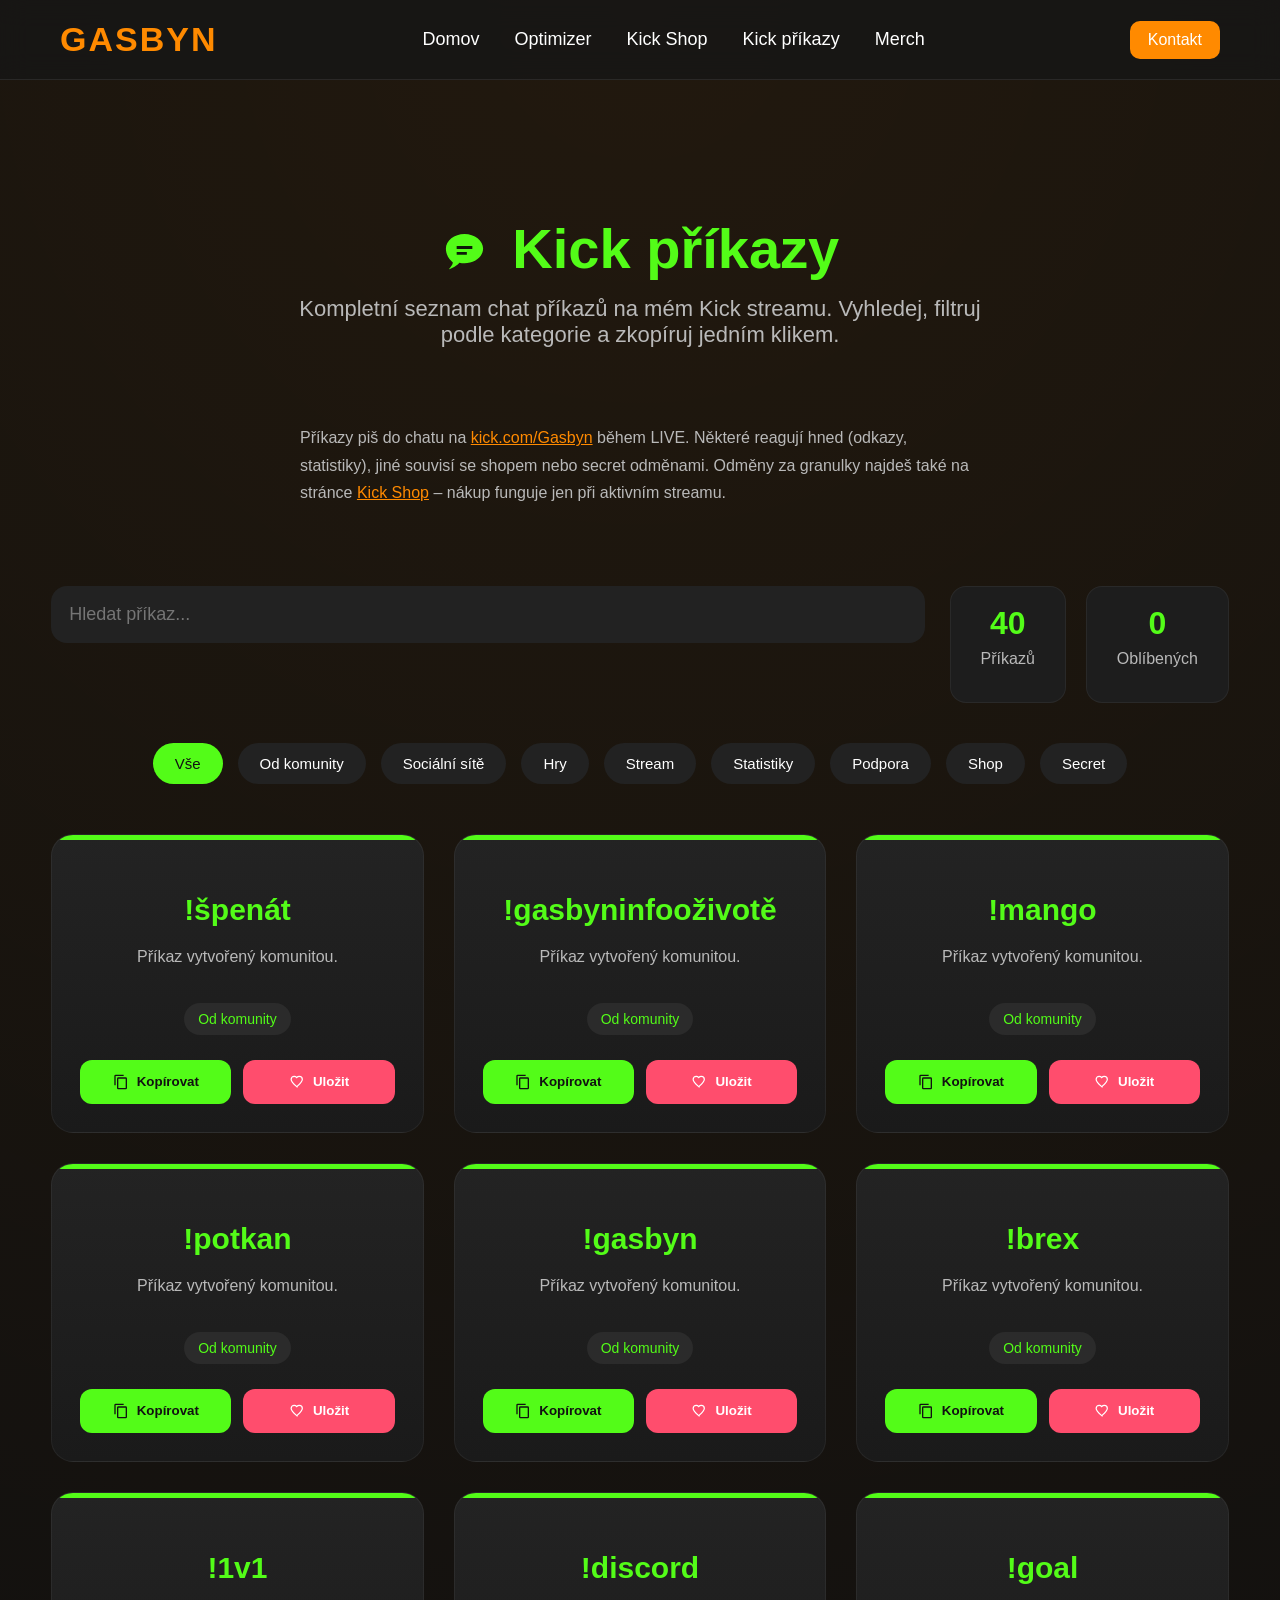
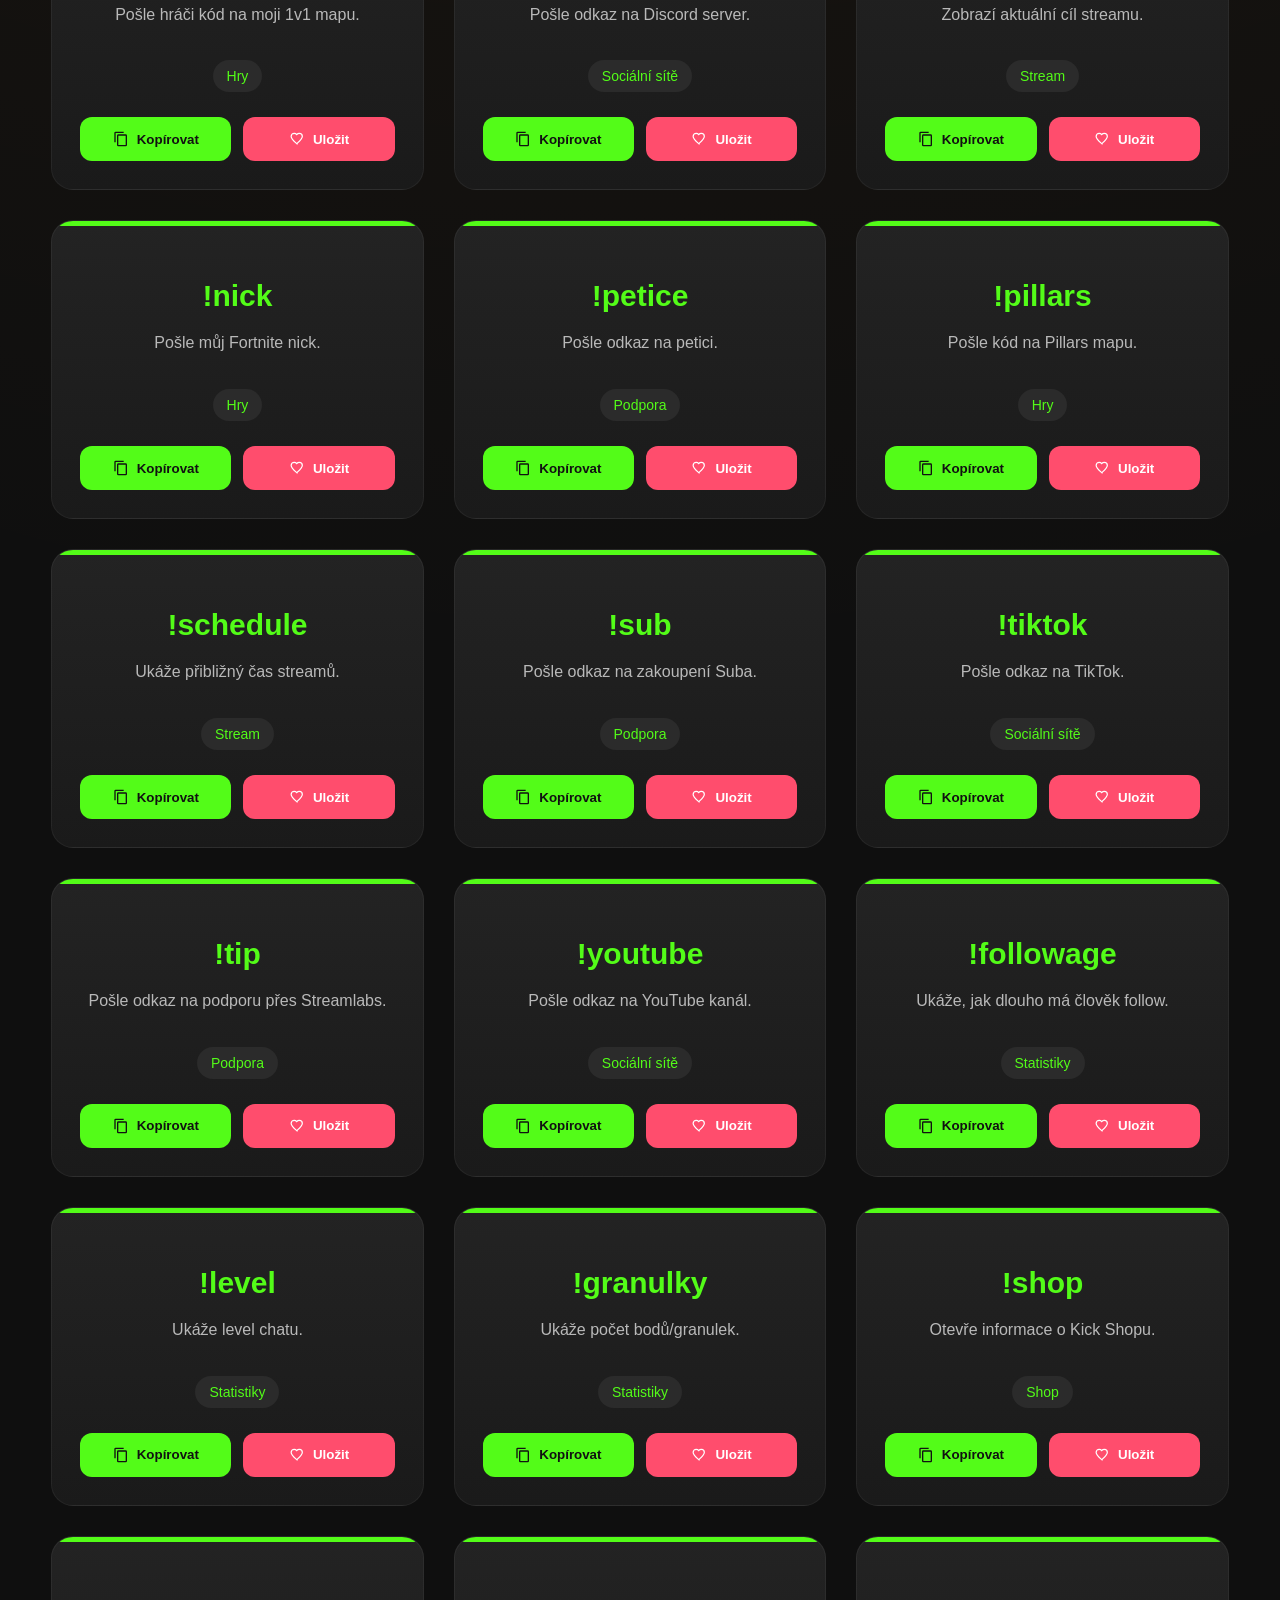
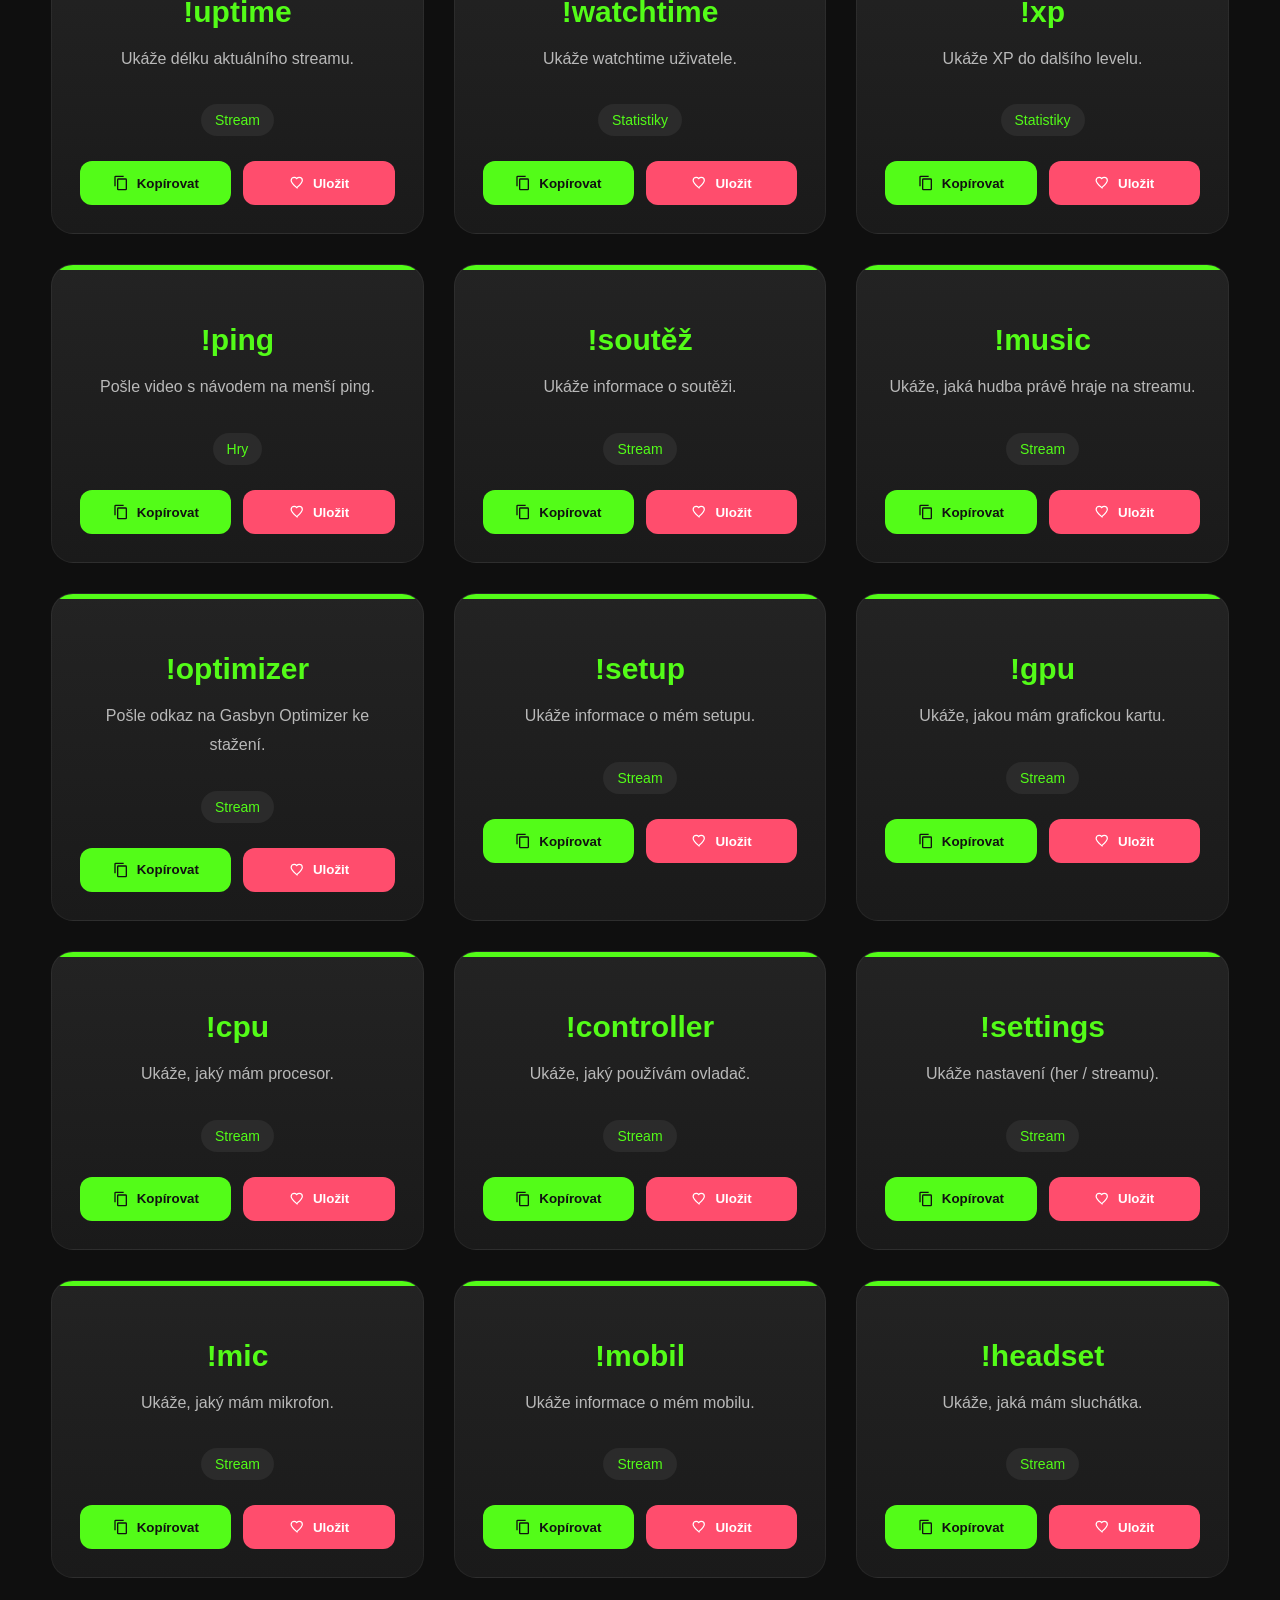
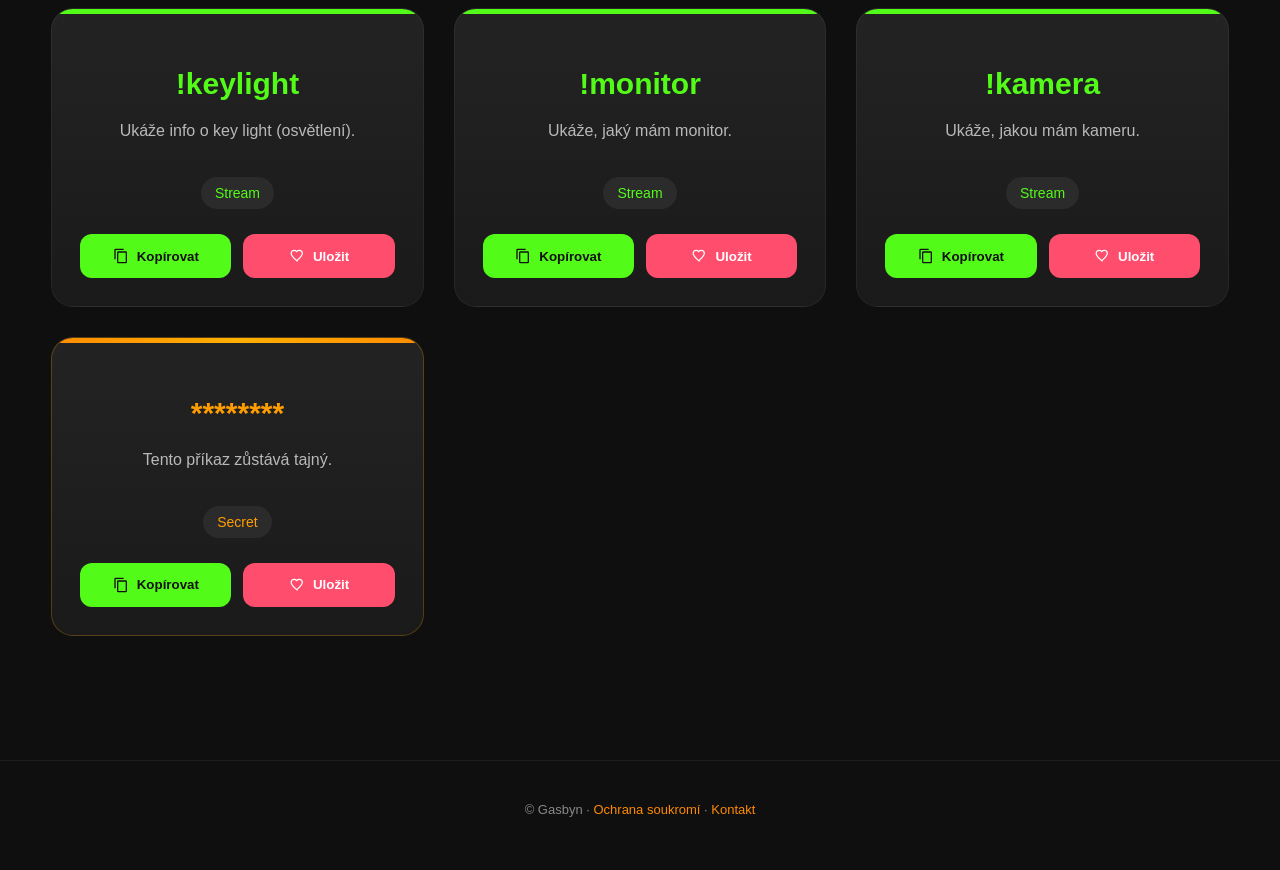
==== commit 7a2d80de: "Swap crude inline icons for polished brand SVGs" ====
--- a/commands.html
+++ b/commands.html
@@ -30,7 +30,7 @@
 </header>
 
 <main>
-<section class="commands-hero"><div class="container"><h1><svg class="icon" viewBox="0 0 24 24" aria-hidden="true" style="color:var(--orange)"><path fill="currentColor" d="M20 2H4a2 2 0 0 0-2 2v18l4-4h14a2 2 0 0 0 2-2V4a2 2 0 0 0-2-2zm-3 9H7V9h10v2zm0-3H7V6h10v2z"/></svg> Kick příkazy</h1><p>Kompletní seznam chat příkazů na mém Kick streamu. Vyhledej, filtruj podle kategorie a zkopíruj jedním klikem.</p></div></section>
+<section class="commands-hero"><div class="container"><h1><img src="assets/icons/chat.svg" alt=""> Kick příkazy</h1><p>Kompletní seznam chat příkazů na mém Kick streamu. Vyhledej, filtruj podle kategorie a zkopíruj jedním klikem.</p></div></section>
 
 <section class="container" style="max-width:720px;margin:0 auto 20px;padding:0 20px;text-align:left;line-height:1.7;color:var(--gray,#ccc);">
 <p>Příkazy piš do chatu na <a href="https://kick.com/Gasbyn" target="_blank" rel="noopener" style="color:var(--orange,#ff8a00);">kick.com/Gasbyn</a> během LIVE. Některé reagují hned (odkazy, statistiky), jiné souvisí se shopem nebo secret odměnami. Odměny za granulky najdeš také na stránce <a href="shop.html" style="color:var(--orange,#ff8a00);">Kick Shop</a> – nákup funguje jen při aktivním streamu.</p>
--- a/css/icons.css
+++ b/css/icons.css
@@ -1,82 +1,140 @@
-/* Custom brand + UI icons (SVG instead of system emoji) */
+/* Polished brand + UI icons */
 
 .icon,
-.brand-icon {
+.brand-icon,
+.section-ico {
   display: inline-block;
-  width: 1.15em;
-  height: 1.15em;
-  vertical-align: -0.2em;
+  width: 1.05em;
+  height: 1.05em;
+  vertical-align: -0.16em;
+  margin-right: 0.18em;
   flex-shrink: 0;
 }
 
-.icon-lg {
-  width: 1.35em;
-  height: 1.35em;
+img.btn-icon {
+  width: 16px;
+  height: 16px;
+  margin: 0;
+  display: block;
+  vertical-align: middle;
 }
 
-.icon-xl {
-  width: 48px;
-  height: 48px;
-}
-
-.icon-hero {
-  width: 22px;
-  height: 22px;
-}
-
-.icon-heading {
-  width: 0.85em;
-  height: 0.85em;
-  margin-right: 0.2em;
-  vertical-align: -0.05em;
+.copy-product,
+.buttons button.copy,
+.buttons button.favorite {
+  display: inline-flex;
+  align-items: center;
+  justify-content: center;
+  gap: 8px;
 }
 
 .hero-buttons a {
   display: inline-flex;
   align-items: center;
   gap: 10px;
+  background: #161616 !important;
+  color: #fff !important;
+  border: 1px solid rgba(255, 255, 255, 0.1);
+  padding: 14px 22px !important;
 }
 
-.hero-btn-youtube { background: #ff0000 !important; }
-.hero-btn-kick { background: #53FC18 !important; color: #0a0a0a !important; }
-.hero-btn-discord { background: #5865F2 !important; }
-.hero-btn-instagram {
-  background: linear-gradient(45deg, #f09433, #e6683c, #dc2743, #cc2366, #bc1888) !important;
+.hero-buttons a img {
+  width: 22px;
+  height: 22px;
+  display: block;
 }
 
-.contact-option-icon svg {
-  width: 26px;
-  height: 26px;
+.hero-buttons a.hero-btn-youtube:hover {
+  border-color: #ff3355 !important;
+  box-shadow: 0 14px 32px rgba(255, 0, 51, 0.28) !important;
+}
+.hero-buttons a.hero-btn-kick:hover {
+  border-color: #53FC18 !important;
+  box-shadow: 0 14px 32px rgba(83, 252, 24, 0.22) !important;
+}
+.hero-buttons a.hero-btn-discord:hover {
+  border-color: #5865F2 !important;
+  box-shadow: 0 14px 32px rgba(88, 101, 242, 0.32) !important;
+}
+.hero-buttons a.hero-btn-instagram:hover {
+  border-color: #e1306c !important;
+  box-shadow: 0 14px 32px rgba(225, 48, 108, 0.28) !important;
 }
 
-.contact-option-icon.icon-brand-discord { background: rgba(88, 101, 242, 0.18); color: #7289da; }
-.contact-option-icon.icon-brand-instagram { background: rgba(225, 48, 108, 0.15); color: #e1306c; }
-.contact-option-icon.icon-brand-email { background: rgba(255, 140, 0, 0.12); color: #ff8a00; }
-.contact-option-icon.icon-brand-tiktok { background: rgba(255, 255, 255, 0.08); color: #fff; }
-
-.optimizer-icon svg {
-  width: 64px;
-  height: 64px;
-  color: #ff8a00;
+.contact-option-icon {
+  background: #111 !important;
+  border: 1px solid rgba(255, 255, 255, 0.08);
 }
 
-.optimizer-video-icon svg {
-  width: 56px;
-  height: 56px;
-  color: #ff8a00;
+.contact-option-icon img {
+  width: 28px;
+  height: 28px;
+  display: block;
 }
 
-.card-icon svg,
-.stat-card-icon svg {
+.optimizer-icon,
+.optimizer-video-icon {
+  display: flex;
+  align-items: center;
+  justify-content: center;
+}
+
+.optimizer-icon {
+  width: 96px;
+  height: 96px;
+  margin: 0 auto 8px;
+  border-radius: 28px;
+  background:
+    radial-gradient(circle at 30% 20%, rgba(255, 210, 120, 0.28), transparent 58%),
+    linear-gradient(165deg, #2a1c0c, #14110d);
+  border: 1px solid rgba(255, 156, 40, 0.38);
+  box-shadow: 0 14px 34px rgba(255, 140, 0, 0.16);
+}
+
+.optimizer-icon img {
+  width: 52px;
+  height: 52px;
+}
+
+.optimizer-video-icon img {
+  width: 52px;
+  height: 52px;
+}
+
+.stat-card-icon {
+  display: flex;
+  align-items: center;
+  justify-content: center;
+  min-height: 48px;
+}
+
+.stat-card-icon img {
   width: 40px;
   height: 40px;
-  color: var(--orange, #ff8a00);
 }
 
-.shop-hero h1 svg,
-.commands-hero h1 svg {
-  width: 0.9em;
-  height: 0.9em;
+.shop-hero h1 img,
+.commands-hero h1 img {
+  width: 0.85em;
+  height: 0.85em;
   vertical-align: -0.12em;
   margin-right: 0.15em;
 }
+
+.shop-info-title {
+  display: flex;
+  align-items: center;
+  justify-content: center;
+  gap: 8px;
+}
+
+.shop-info-title img {
+  width: 20px;
+  height: 20px;
+}
+
+.merch-icon img {
+  width: 54px;
+  height: 54px;
+  display: block;
+}
